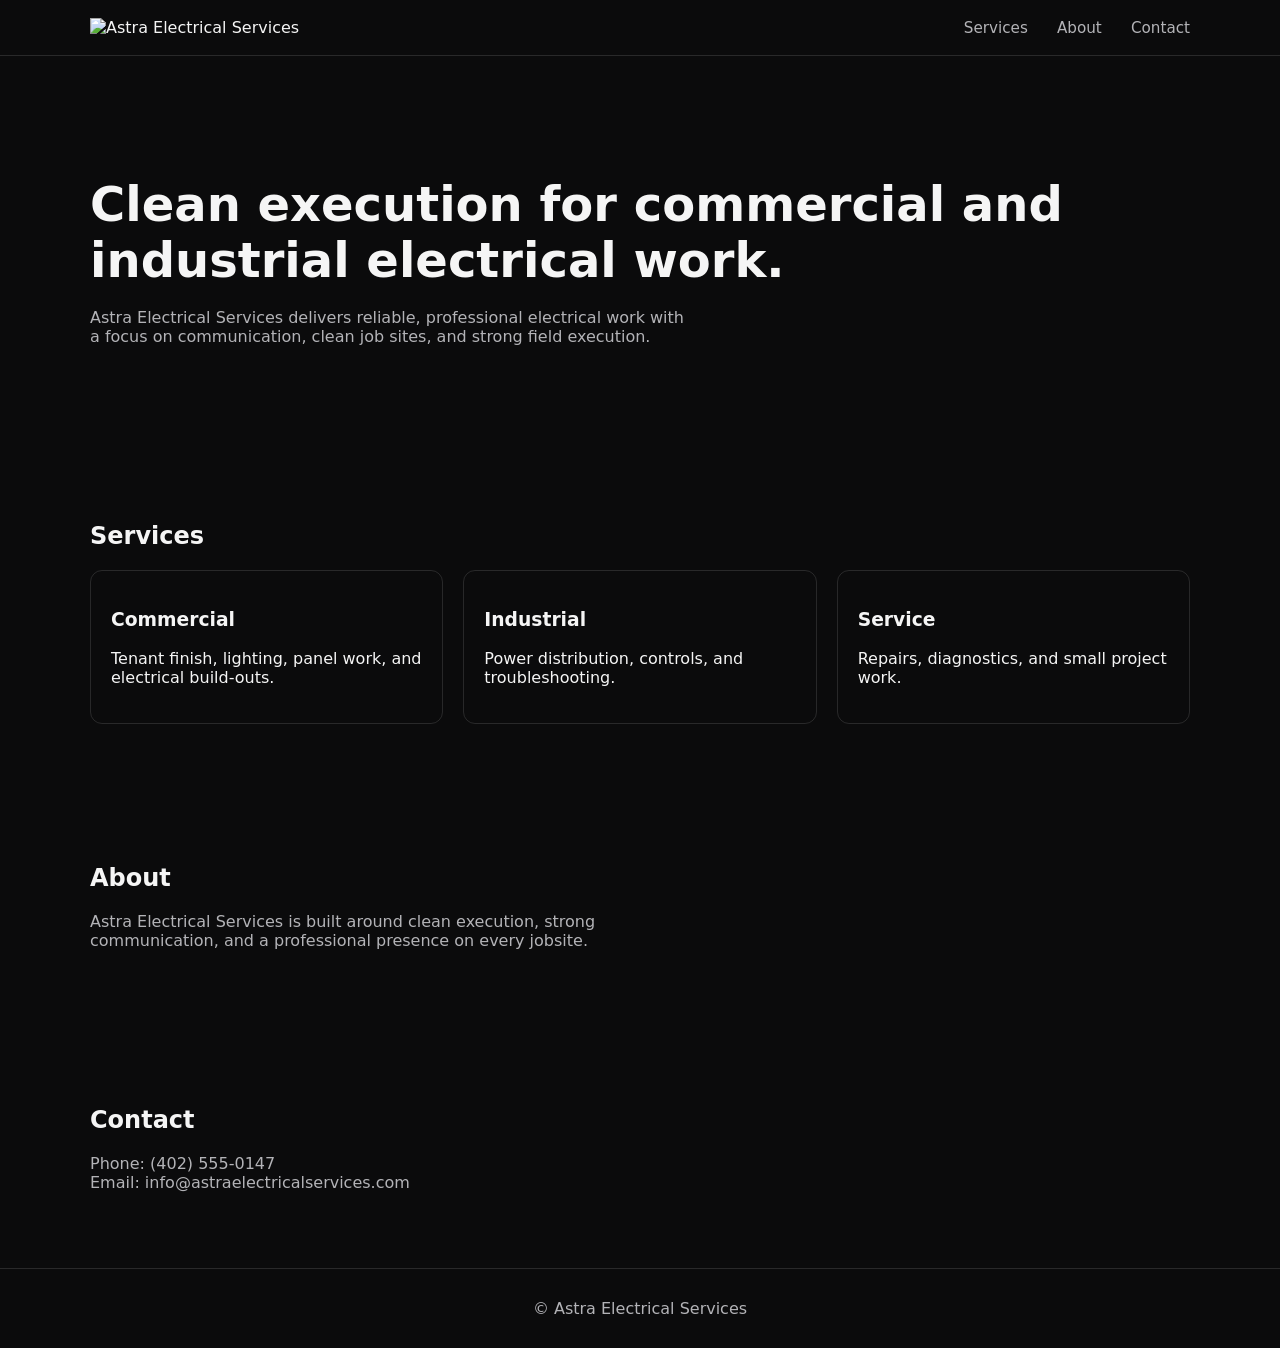
==== index.html @ 6184425b "Update index.html" ====
<!DOCTYPE html>
<html lang="en">
<head>
  <meta charset="UTF-8" />
  <meta name="viewport" content="width=device-width, initial-scale=1.0" />
  <title>Astra Electrical Services</title>
  <style>
    :root {
      --bg: #0b0b0c;
      --panel: #121214;
      --text: #f5f5f5;
      --muted: #b3b3b7;
      --line: rgba(255,255,255,.12);
    }
    * { box-sizing: border-box; }
    body {
      margin: 0;
      font-family: Inter, system-ui, sans-serif;
      background: #0b0b0c;
      color: var(--text);
    }
    .container { width: min(1100px, 92%); margin: auto; }

    /* HEADER */
    .header {
      position: sticky;
      top: 0;
      background: #0b0b0c;
      border-bottom: 1px solid var(--line);
      padding: 18px 0;
      z-index: 10;
    }
    .nav {
      display: flex;
      justify-content: space-between;
      align-items: center;
    }
    .logo img {
      height: 60px;
    }
    .nav a {
      margin-left: 24px;
      color: var(--muted);
      text-decoration: none;
      font-size: 0.95rem;
    }

    /* HERO */
    .hero {
      padding: 80px 0;
    }
    .hero h1 {
      font-size: 3rem;
      margin-bottom: 20px;
    }
    .hero p {
      color: var(--muted);
      max-width: 600px;
    }

    /* SECTIONS */
    section { padding: 60px 0; }
    h2 { margin-bottom: 20px; }

    .grid {
      display: grid;
      grid-template-columns: repeat(3, 1fr);
      gap: 20px;
    }
    .card {
      padding: 20px;
      border: 1px solid var(--line);
      border-radius: 12px;
    }

    .footer {
      border-top: 1px solid var(--line);
      padding: 30px 0;
      color: var(--muted);
      text-align: center;
    }

    @media (max-width: 800px) {
      .grid { grid-template-columns: 1fr; }
      .hero h1 { font-size: 2.2rem; }
    }
  </style>
</head>
<body>

  <div class="header">
    <div class="container nav">
      <div class="logo">
        <!-- IMPORTANT: Put your logo file in the same folder and name it logo-white.png -->
        <img src="logo-white.png" alt="Astra Electrical Services" />
      </div>
      <div>
        <a href="#services">Services</a>
        <a href="#about">About</a>
        <a href="#contact">Contact</a>
      </div>
    </div>
  </div>

  <div class="container">
    <section class="hero">
      <h1>Clean execution for commercial and industrial electrical work.</h1>
      <p>Astra Electrical Services delivers reliable, professional electrical work with a focus on communication, clean job sites, and strong field execution.</p>
    </section>

    <section id="services">
      <h2>Services</h2>
      <div class="grid">
        <div class="card">
          <h3>Commercial</h3>
          <p>Tenant finish, lighting, panel work, and electrical build-outs.</p>
        </div>
        <div class="card">
          <h3>Industrial</h3>
          <p>Power distribution, controls, and troubleshooting.</p>
        </div>
        <div class="card">
          <h3>Service</h3>
          <p>Repairs, diagnostics, and small project work.</p>
        </div>
      </div>
    </section>

    <section id="about">
      <h2>About</h2>
      <p style="color: var(--muted); max-width: 600px;">
        Astra Electrical Services is built around clean execution, strong communication, and a professional presence on every jobsite.
      </p>
    </section>

    <section id="contact">
      <h2>Contact</h2>
      <p style="color: var(--muted);">
        Phone: (402) 555-0147<br>
        Email: info@astraelectricalservices.com
      </p>
    </section>
  </div>

  <div class="footer">
    © Astra Electrical Services
  </div>

</body>
</html>
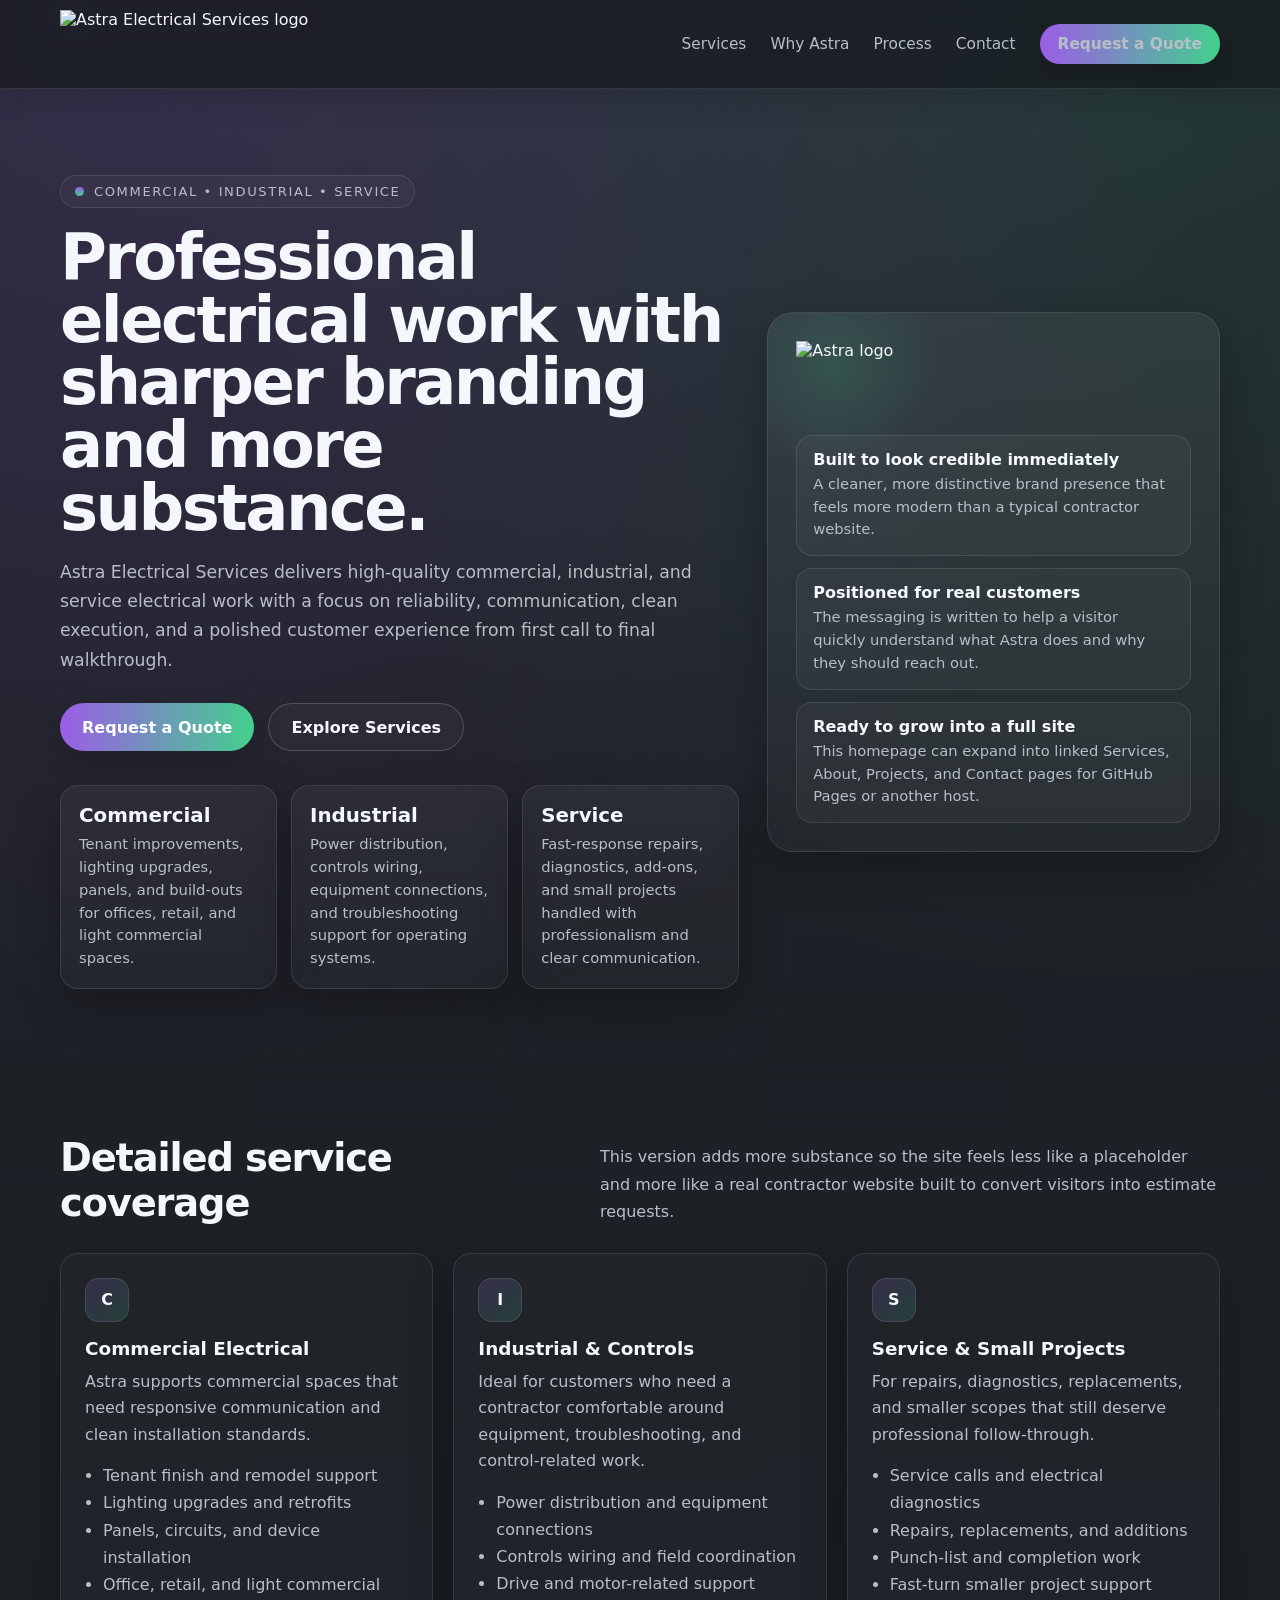
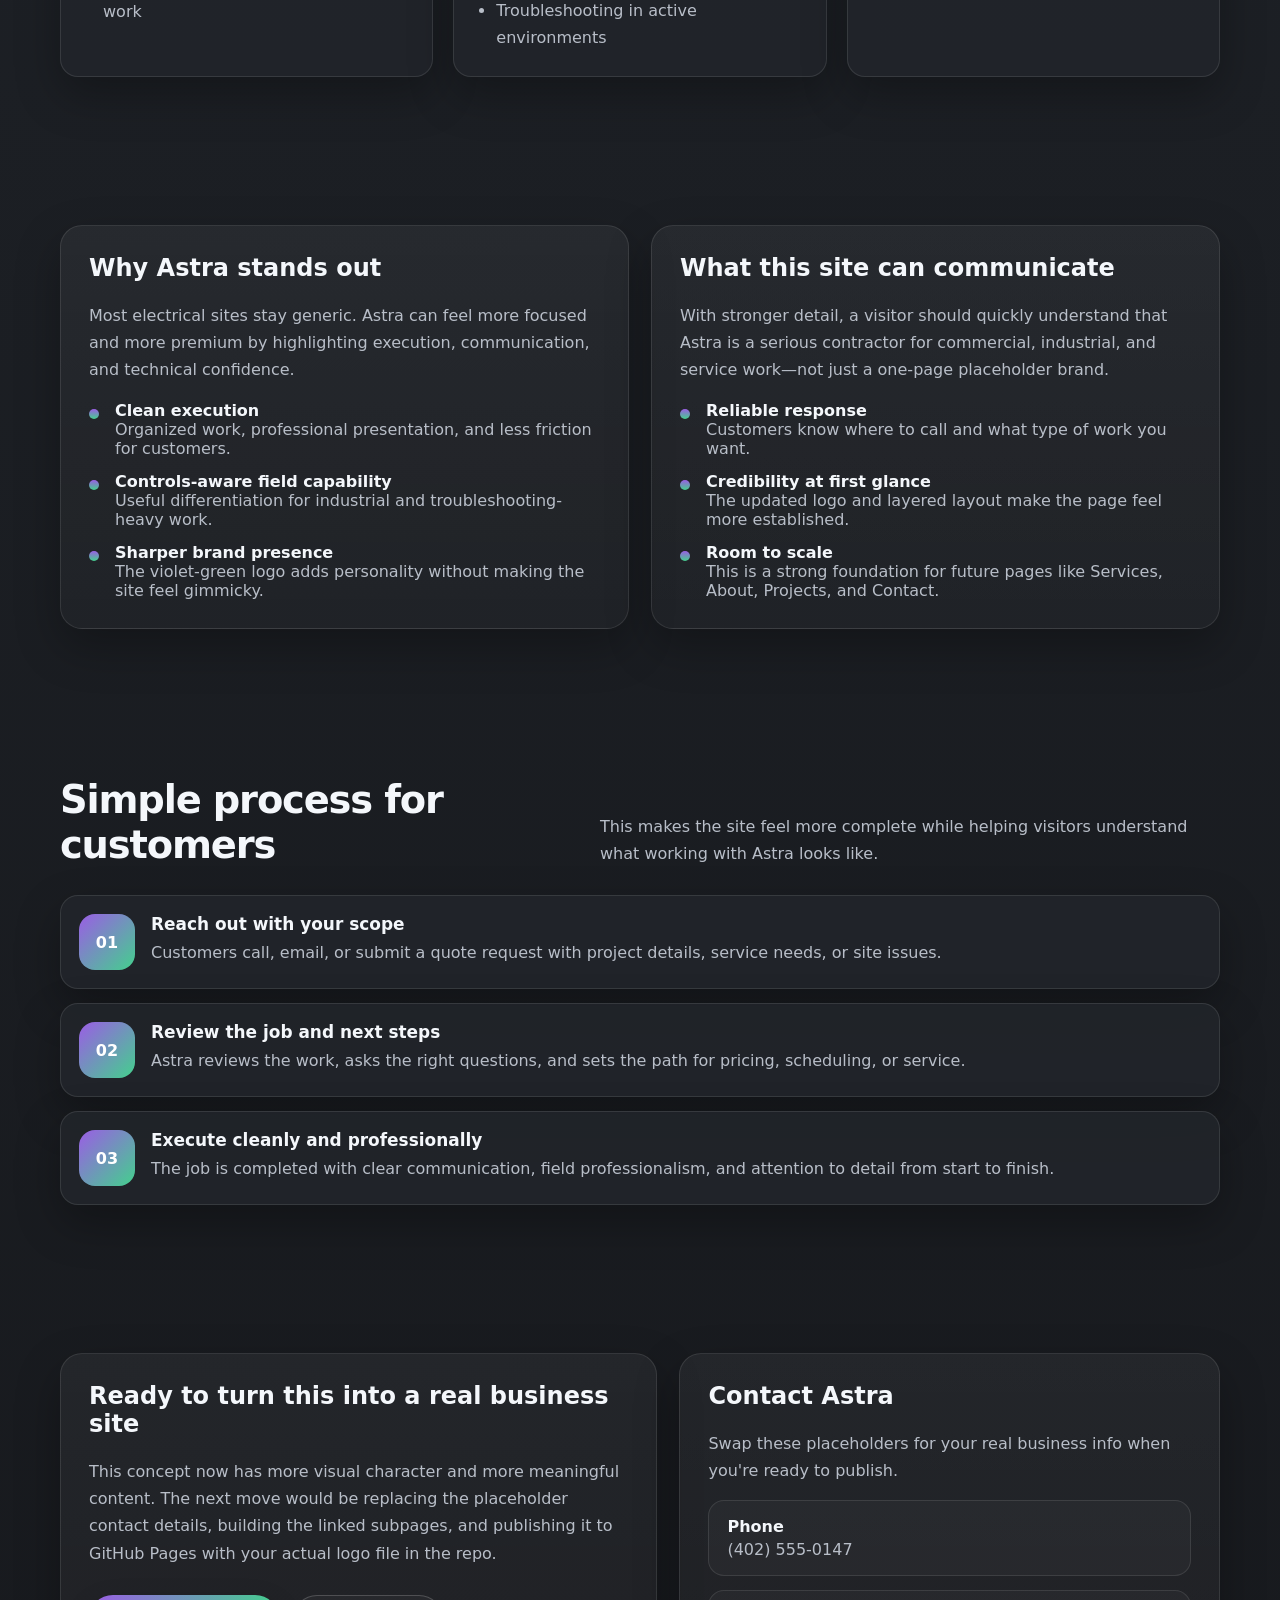
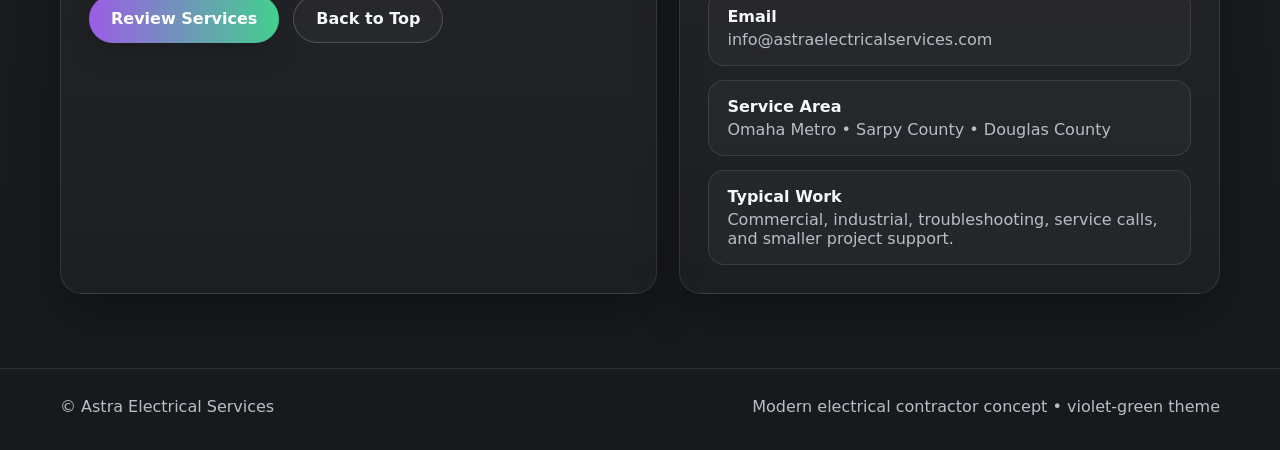
==== commit d52776fc: "Update index.html Change color scheme and logo design." ====
--- a/index.html
+++ b/index.html
@@ -6,145 +6,684 @@
   <title>Astra Electrical Services</title>
   <style>
     :root {
-      --bg: #0b0b0c;
-      --panel: #121214;
-      --text: #f5f5f5;
-      --muted: #b3b3b7;
-      --line: rgba(255,255,255,.12);
-    }
+      --bg: #17191d;
+      --bg-soft: #1f2329;
+      --panel: rgba(33, 37, 43, 0.88);
+      --panel-strong: #262b32;
+      --panel-hover: #2d333b;
+      --text: #f4f7fb;
+      --muted: #b8bec8;
+      --line: rgba(255,255,255,.10);
+      --line-strong: rgba(255,255,255,.18);
+      --violet: #9b5de5;
+      --violet-soft: rgba(155,93,229,.18);
+      --mint: #43d08d;
+      --mint-soft: rgba(67,208,141,.16);
+      --glow: rgba(92, 203, 156, 0.14);
+      --shadow: 0 18px 45px rgba(0,0,0,.28);
+    }
+
     * { box-sizing: border-box; }
+    html { scroll-behavior: smooth; }
+
     body {
       margin: 0;
-      font-family: Inter, system-ui, sans-serif;
-      background: #0b0b0c;
+      font-family: Inter, system-ui, -apple-system, BlinkMacSystemFont, "Segoe UI", sans-serif;
       color: var(--text);
-    }
-    .container { width: min(1100px, 92%); margin: auto; }
-
-    /* HEADER */
+      background:
+        radial-gradient(circle at 12% 0%, rgba(155,93,229,.18), transparent 28%),
+        radial-gradient(circle at 88% 0%, rgba(67,208,141,.12), transparent 26%),
+        linear-gradient(180deg, #20242a 0%, #17191d 100%);
+    }
+
+    a { color: inherit; text-decoration: none; }
+    img { display: block; max-width: 100%; }
+    .container { width: min(1160px, 92%); margin: 0 auto; }
+
     .header {
       position: sticky;
       top: 0;
-      background: #0b0b0c;
+      z-index: 40;
+      background: rgba(24,27,32,.78);
+      backdrop-filter: blur(14px);
       border-bottom: 1px solid var(--line);
-      padding: 18px 0;
-      z-index: 10;
-    }
+      box-shadow: 0 10px 24px rgba(0,0,0,.12);
+    }
+
     .nav {
+      min-height: 88px;
       display: flex;
       justify-content: space-between;
       align-items: center;
-    }
+      gap: 24px;
+    }
+
+    .logo {
+      display: flex;
+      align-items: center;
+      min-width: 0;
+    }
+
     .logo img {
-      height: 60px;
-    }
-    .nav a {
-      margin-left: 24px;
-      color: var(--muted);
-      text-decoration: none;
-      font-size: 0.95rem;
-    }
-
-    /* HERO */
+      height: 68px;
+      width: auto;
+      filter: drop-shadow(0 0 16px rgba(155,93,229,.10)) drop-shadow(0 0 16px rgba(67,208,141,.08));
+    }
+
+    .nav-links {
+      display: flex;
+      align-items: center;
+      gap: 24px;
+      flex-wrap: wrap;
+    }
+
+    .nav-links a {
+      color: var(--muted);
+      font-size: 0.96rem;
+      transition: color .2s ease;
+    }
+
+    .nav-links a:hover { color: var(--text); }
+
+    .nav-cta {
+      padding: 11px 18px;
+      border-radius: 999px;
+      background: linear-gradient(90deg, var(--violet), var(--mint));
+      color: white;
+      font-weight: 700;
+      box-shadow: 0 10px 26px rgba(0,0,0,.18);
+    }
+
     .hero {
-      padding: 80px 0;
-    }
+      padding: 86px 0 72px;
+    }
+
+    .hero-grid {
+      display: grid;
+      grid-template-columns: 1.2fr .8fr;
+      gap: 28px;
+      align-items: center;
+    }
+
+    .eyebrow {
+      display: inline-flex;
+      align-items: center;
+      gap: 10px;
+      padding: 8px 14px;
+      border: 1px solid var(--line);
+      border-radius: 999px;
+      background: rgba(255,255,255,.03);
+      color: var(--muted);
+      font-size: .82rem;
+      letter-spacing: .12em;
+      text-transform: uppercase;
+    }
+
+    .eyebrow::before {
+      content: "";
+      width: 9px;
+      height: 9px;
+      border-radius: 999px;
+      background: linear-gradient(180deg, var(--violet), var(--mint));
+      box-shadow: 0 0 14px var(--glow);
+    }
+
     .hero h1 {
-      font-size: 3rem;
+      margin: 18px 0 18px;
+      font-size: clamp(2.7rem, 5vw, 4.7rem);
+      line-height: .98;
+      letter-spacing: -0.04em;
+      max-width: 760px;
+    }
+
+    .hero p {
+      margin: 0;
+      max-width: 670px;
+      color: var(--muted);
+      font-size: 1.08rem;
+      line-height: 1.7;
+    }
+
+    .hero-actions {
+      display: flex;
+      gap: 14px;
+      flex-wrap: wrap;
+      margin-top: 28px;
+    }
+
+    .btn {
+      display: inline-flex;
+      align-items: center;
+      justify-content: center;
+      min-height: 48px;
+      padding: 0 22px;
+      border-radius: 999px;
+      font-weight: 700;
+      transition: transform .2s ease, box-shadow .2s ease, background .2s ease;
+    }
+
+    .btn-primary {
+      background: linear-gradient(90deg, var(--violet), var(--mint));
+      color: white;
+      box-shadow: 0 10px 28px rgba(0,0,0,.18);
+    }
+
+    .btn-secondary {
+      border: 1px solid var(--line-strong);
+      background: rgba(255,255,255,.03);
+      color: var(--text);
+    }
+
+    .btn:hover {
+      transform: translateY(-2px);
+      box-shadow: 0 12px 30px rgba(0,0,0,.22);
+    }
+
+    .hero-stats {
+      display: grid;
+      grid-template-columns: repeat(3, 1fr);
+      gap: 14px;
+      margin-top: 34px;
+    }
+
+    .stat {
+      padding: 18px;
+      border-radius: 18px;
+      border: 1px solid var(--line);
+      background: linear-gradient(180deg, rgba(255,255,255,.045), rgba(255,255,255,.02));
+      box-shadow: var(--shadow);
+    }
+
+    .stat strong {
+      display: block;
+      font-size: 1.24rem;
+      margin-bottom: 6px;
+    }
+
+    .stat span {
+      color: var(--muted);
+      font-size: .92rem;
+      line-height: 1.55;
+    }
+
+    .hero-panel {
+      padding: 28px;
+      border-radius: 26px;
+      border: 1px solid var(--line);
+      background: linear-gradient(180deg, rgba(255,255,255,.06), rgba(255,255,255,.025));
+      box-shadow: var(--shadow);
+      position: relative;
+      overflow: hidden;
+    }
+
+    .hero-panel::before {
+      content: "";
+      position: absolute;
+      inset: auto -10% -45% auto;
+      width: 220px;
+      height: 220px;
+      background: radial-gradient(circle, var(--violet-soft), transparent 70%);
+      pointer-events: none;
+    }
+
+    .hero-panel::after {
+      content: "";
+      position: absolute;
+      inset: -10% auto auto -10%;
+      width: 220px;
+      height: 220px;
+      background: radial-gradient(circle, var(--mint-soft), transparent 70%);
+      pointer-events: none;
+    }
+
+    .hero-panel img {
+      height: 74px;
+      width: auto;
       margin-bottom: 20px;
-    }
-    .hero p {
-      color: var(--muted);
-      max-width: 600px;
-    }
-
-    /* SECTIONS */
-    section { padding: 60px 0; }
-    h2 { margin-bottom: 20px; }
-
-    .grid {
+      position: relative;
+      z-index: 1;
+    }
+
+    .panel-list {
+      position: relative;
+      z-index: 1;
+      display: grid;
+      gap: 12px;
+    }
+
+    .panel-item {
+      padding: 14px 16px;
+      border-radius: 16px;
+      border: 1px solid var(--line);
+      background: rgba(255,255,255,.035);
+    }
+
+    .panel-item strong {
+      display: block;
+      margin-bottom: 4px;
+    }
+
+    .panel-item span {
+      color: var(--muted);
+      font-size: .92rem;
+      line-height: 1.55;
+    }
+
+    section { padding: 74px 0; }
+
+    .section-head {
+      display: flex;
+      justify-content: space-between;
+      gap: 24px;
+      align-items: end;
+      margin-bottom: 28px;
+    }
+
+    .section-head h2 {
+      margin: 0;
+      font-size: clamp(2rem, 3vw, 2.9rem);
+      letter-spacing: -0.03em;
+    }
+
+    .section-head p {
+      margin: 0;
+      max-width: 620px;
+      color: var(--muted);
+      line-height: 1.7;
+    }
+
+    .grid-3 {
       display: grid;
       grid-template-columns: repeat(3, 1fr);
       gap: 20px;
     }
+
     .card {
-      padding: 20px;
-      border: 1px solid var(--line);
-      border-radius: 12px;
+      padding: 24px;
+      border-radius: 18px;
+      background: var(--panel);
+      border: 1px solid var(--line);
+      transition: .25s ease;
+      box-shadow: var(--shadow);
+    }
+
+    .card:hover {
+      transform: translateY(-5px);
+      background: var(--panel-hover);
+      border-color: var(--line-strong);
+    }
+
+    .card .icon {
+      width: 44px;
+      height: 44px;
+      border-radius: 14px;
+      display: grid;
+      place-items: center;
+      margin-bottom: 16px;
+      font-weight: 800;
+      background: linear-gradient(135deg, var(--violet-soft), var(--mint-soft));
+      border: 1px solid var(--line);
+    }
+
+    .card h3 {
+      margin: 0 0 10px;
+      font-size: 1.15rem;
+    }
+
+    .card p {
+      margin: 0;
+      color: var(--muted);
+      line-height: 1.65;
+    }
+
+    .card ul {
+      margin: 14px 0 0;
+      padding-left: 18px;
+      color: var(--muted);
+      line-height: 1.7;
+    }
+
+    .split {
+      display: grid;
+      grid-template-columns: 1fr 1fr;
+      gap: 22px;
+    }
+
+    .feature-panel, .contact-box, .cta-panel {
+      padding: 28px;
+      border-radius: 22px;
+      border: 1px solid var(--line);
+      background: linear-gradient(180deg, rgba(255,255,255,.05), rgba(255,255,255,.025));
+      box-shadow: var(--shadow);
+    }
+
+    .feature-panel p, .contact-box p, .cta-panel p {
+      color: var(--muted);
+      line-height: 1.7;
+    }
+
+    .bullet-list {
+      display: grid;
+      gap: 14px;
+      margin-top: 18px;
+    }
+
+    .bullet {
+      display: grid;
+      grid-template-columns: 14px 1fr;
+      gap: 12px;
+      align-items: start;
+    }
+
+    .bullet .dot {
+      width: 10px;
+      height: 10px;
+      border-radius: 999px;
+      margin-top: 8px;
+      background: linear-gradient(180deg, var(--violet), var(--mint));
+    }
+
+    .steps {
+      display: grid;
+      gap: 14px;
+      margin-top: 4px;
+    }
+
+    .step {
+      display: grid;
+      grid-template-columns: 56px 1fr;
+      gap: 16px;
+      padding: 18px;
+      border-radius: 18px;
+      border: 1px solid var(--line);
+      background: var(--panel);
+      box-shadow: var(--shadow);
+    }
+
+    .step-num {
+      width: 56px;
+      height: 56px;
+      border-radius: 16px;
+      display: grid;
+      place-items: center;
+      font-weight: 800;
+      color: white;
+      background: linear-gradient(135deg, var(--violet), var(--mint));
+    }
+
+    .step h3 {
+      margin: 0 0 6px;
+      font-size: 1.06rem;
+    }
+
+    .step p {
+      margin: 0;
+      color: var(--muted);
+      line-height: 1.6;
+    }
+
+    .contact-grid {
+      display: grid;
+      grid-template-columns: 1.05fr .95fr;
+      gap: 22px;
+      align-items: stretch;
+    }
+
+    .contact-card {
+      padding: 16px 18px;
+      border-radius: 16px;
+      border: 1px solid var(--line);
+      background: rgba(255,255,255,.03);
+      margin-top: 14px;
+    }
+
+    .contact-card strong {
+      display: block;
+      margin-bottom: 4px;
+    }
+
+    .contact-card span {
+      color: var(--muted);
     }
 
     .footer {
       border-top: 1px solid var(--line);
-      padding: 30px 0;
-      color: var(--muted);
-      text-align: center;
-    }
-
-    @media (max-width: 800px) {
-      .grid { grid-template-columns: 1fr; }
-      .hero h1 { font-size: 2.2rem; }
+      padding: 28px 0 34px;
+      color: var(--muted);
+    }
+
+    .footer-wrap {
+      display: flex;
+      justify-content: space-between;
+      gap: 20px;
+      flex-wrap: wrap;
+    }
+
+    @media (max-width: 980px) {
+      .hero-grid,
+      .grid-3,
+      .split,
+      .contact-grid,
+      .hero-stats { grid-template-columns: 1fr; }
+
+      .nav {
+        min-height: auto;
+        padding: 16px 0;
+        flex-direction: column;
+        align-items: flex-start;
+      }
+
+      .nav-links {
+        gap: 16px;
+      }
+    }
+
+    @media (max-width: 640px) {
+      .logo img { height: 54px; }
+      .hero { padding: 70px 0 56px; }
+      .section-head { flex-direction: column; align-items: flex-start; }
+      .hero h1 { font-size: 2.45rem; }
     }
   </style>
 </head>
 <body>
-
-  <div class="header">
+  <header class="header">
     <div class="container nav">
-      <div class="logo">
-        <!-- IMPORTANT: Put your logo file in the same folder and name it logo-white.png -->
-        <img src="logo-white.png" alt="Astra Electrical Services" />
-      </div>
-      <div>
+      <a class="logo" href="#top">
+        <img src="Logo - Violet-Green Fade.png" alt="Astra Electrical Services logo" />
+      </a>
+      <nav class="nav-links">
         <a href="#services">Services</a>
-        <a href="#about">About</a>
+        <a href="#why">Why Astra</a>
+        <a href="#process">Process</a>
         <a href="#contact">Contact</a>
-      </div>
+        <a class="nav-cta" href="#contact">Request a Quote</a>
+      </nav>
     </div>
-  </div>
-
-  <div class="container">
-    <section class="hero">
-      <h1>Clean execution for commercial and industrial electrical work.</h1>
-      <p>Astra Electrical Services delivers reliable, professional electrical work with a focus on communication, clean job sites, and strong field execution.</p>
-    </section>
-
-    <section id="services">
-      <h2>Services</h2>
-      <div class="grid">
-        <div class="card">
-          <h3>Commercial</h3>
-          <p>Tenant finish, lighting, panel work, and electrical build-outs.</p>
+  </header>
+
+  <main id="top">
+    <div class="container">
+      <section class="hero">
+        <div class="hero-grid">
+          <div>
+            <div class="eyebrow">Commercial • Industrial • Service</div>
+            <h1>Professional electrical work with sharper branding and more substance.</h1>
+            <p>Astra Electrical Services delivers high-quality commercial, industrial, and service electrical work with a focus on reliability, communication, clean execution, and a polished customer experience from first call to final walkthrough.</p>
+            <div class="hero-actions">
+              <a href="#contact" class="btn btn-primary">Request a Quote</a>
+              <a href="#services" class="btn btn-secondary">Explore Services</a>
+            </div>
+            <div class="hero-stats">
+              <div class="stat">
+                <strong>Commercial</strong>
+                <span>Tenant improvements, lighting upgrades, panels, and build-outs for offices, retail, and light commercial spaces.</span>
+              </div>
+              <div class="stat">
+                <strong>Industrial</strong>
+                <span>Power distribution, controls wiring, equipment connections, and troubleshooting support for operating systems.</span>
+              </div>
+              <div class="stat">
+                <strong>Service</strong>
+                <span>Fast-response repairs, diagnostics, add-ons, and small projects handled with professionalism and clear communication.</span>
+              </div>
+            </div>
+          </div>
+          <aside class="hero-panel">
+            <img src="Logo - Violet-Green Fade.png" alt="Astra logo" />
+            <div class="panel-list">
+              <div class="panel-item">
+                <strong>Built to look credible immediately</strong>
+                <span>A cleaner, more distinctive brand presence that feels more modern than a typical contractor website.</span>
+              </div>
+              <div class="panel-item">
+                <strong>Positioned for real customers</strong>
+                <span>The messaging is written to help a visitor quickly understand what Astra does and why they should reach out.</span>
+              </div>
+              <div class="panel-item">
+                <strong>Ready to grow into a full site</strong>
+                <span>This homepage can expand into linked Services, About, Projects, and Contact pages for GitHub Pages or another host.</span>
+              </div>
+            </div>
+          </aside>
         </div>
-        <div class="card">
-          <h3>Industrial</h3>
-          <p>Power distribution, controls, and troubleshooting.</p>
+      </section>
+
+      <section id="services">
+        <div class="section-head">
+          <h2>Detailed service coverage</h2>
+          <p>This version adds more substance so the site feels less like a placeholder and more like a real contractor website built to convert visitors into estimate requests.</p>
         </div>
-        <div class="card">
-          <h3>Service</h3>
-          <p>Repairs, diagnostics, and small project work.</p>
+        <div class="grid-3">
+          <article class="card">
+            <div class="icon">C</div>
+            <h3>Commercial Electrical</h3>
+            <p>Astra supports commercial spaces that need responsive communication and clean installation standards.</p>
+            <ul>
+              <li>Tenant finish and remodel support</li>
+              <li>Lighting upgrades and retrofits</li>
+              <li>Panels, circuits, and device installation</li>
+              <li>Office, retail, and light commercial work</li>
+            </ul>
+          </article>
+          <article class="card">
+            <div class="icon">I</div>
+            <h3>Industrial & Controls</h3>
+            <p>Ideal for customers who need a contractor comfortable around equipment, troubleshooting, and control-related work.</p>
+            <ul>
+              <li>Power distribution and equipment connections</li>
+              <li>Controls wiring and field coordination</li>
+              <li>Drive and motor-related support</li>
+              <li>Troubleshooting in active environments</li>
+            </ul>
+          </article>
+          <article class="card">
+            <div class="icon">S</div>
+            <h3>Service & Small Projects</h3>
+            <p>For repairs, diagnostics, replacements, and smaller scopes that still deserve professional follow-through.</p>
+            <ul>
+              <li>Service calls and electrical diagnostics</li>
+              <li>Repairs, replacements, and additions</li>
+              <li>Punch-list and completion work</li>
+              <li>Fast-turn smaller project support</li>
+            </ul>
+          </article>
         </div>
-      </div>
-    </section>
-
-    <section id="about">
-      <h2>About</h2>
-      <p style="color: var(--muted); max-width: 600px;">
-        Astra Electrical Services is built around clean execution, strong communication, and a professional presence on every jobsite.
-      </p>
-    </section>
-
-    <section id="contact">
-      <h2>Contact</h2>
-      <p style="color: var(--muted);">
-        Phone: (402) 555-0147<br>
-        Email: info@astraelectricalservices.com
-      </p>
-    </section>
-  </div>
-
-  <div class="footer">
-    © Astra Electrical Services
-  </div>
-
+      </section>
+
+      <section id="why">
+        <div class="split">
+          <div class="feature-panel">
+            <h2 style="margin-top:0;">Why Astra stands out</h2>
+            <p>Most electrical sites stay generic. Astra can feel more focused and more premium by highlighting execution, communication, and technical confidence.</p>
+            <div class="bullet-list">
+              <div class="bullet"><div class="dot"></div><div><strong>Clean execution</strong><br><span style="color:var(--muted);">Organized work, professional presentation, and less friction for customers.</span></div></div>
+              <div class="bullet"><div class="dot"></div><div><strong>Controls-aware field capability</strong><br><span style="color:var(--muted);">Useful differentiation for industrial and troubleshooting-heavy work.</span></div></div>
+              <div class="bullet"><div class="dot"></div><div><strong>Sharper brand presence</strong><br><span style="color:var(--muted);">The violet-green logo adds personality without making the site feel gimmicky.</span></div></div>
+            </div>
+          </div>
+          <div class="feature-panel">
+            <h2 style="margin-top:0;">What this site can communicate</h2>
+            <p>With stronger detail, a visitor should quickly understand that Astra is a serious contractor for commercial, industrial, and service work—not just a one-page placeholder brand.</p>
+            <div class="bullet-list">
+              <div class="bullet"><div class="dot"></div><div><strong>Reliable response</strong><br><span style="color:var(--muted);">Customers know where to call and what type of work you want.</span></div></div>
+              <div class="bullet"><div class="dot"></div><div><strong>Credibility at first glance</strong><br><span style="color:var(--muted);">The updated logo and layered layout make the page feel more established.</span></div></div>
+              <div class="bullet"><div class="dot"></div><div><strong>Room to scale</strong><br><span style="color:var(--muted);">This is a strong foundation for future pages like Services, About, Projects, and Contact.</span></div></div>
+            </div>
+          </div>
+        </div>
+      </section>
+
+      <section id="process">
+        <div class="section-head">
+          <h2>Simple process for customers</h2>
+          <p>This makes the site feel more complete while helping visitors understand what working with Astra looks like.</p>
+        </div>
+        <div class="steps">
+          <div class="step">
+            <div class="step-num">01</div>
+            <div>
+              <h3>Reach out with your scope</h3>
+              <p>Customers call, email, or submit a quote request with project details, service needs, or site issues.</p>
+            </div>
+          </div>
+          <div class="step">
+            <div class="step-num">02</div>
+            <div>
+              <h3>Review the job and next steps</h3>
+              <p>Astra reviews the work, asks the right questions, and sets the path for pricing, scheduling, or service.</p>
+            </div>
+          </div>
+          <div class="step">
+            <div class="step-num">03</div>
+            <div>
+              <h3>Execute cleanly and professionally</h3>
+              <p>The job is completed with clear communication, field professionalism, and attention to detail from start to finish.</p>
+            </div>
+          </div>
+        </div>
+      </section>
+
+      <section id="contact">
+        <div class="contact-grid">
+          <div class="cta-panel">
+            <h2 style="margin-top:0;">Ready to turn this into a real business site</h2>
+            <p>This concept now has more visual character and more meaningful content. The next move would be replacing the placeholder contact details, building the linked subpages, and publishing it to GitHub Pages with your actual logo file in the repo.</p>
+            <div class="hero-actions">
+              <a href="#services" class="btn btn-primary">Review Services</a>
+              <a href="#top" class="btn btn-secondary">Back to Top</a>
+            </div>
+          </div>
+          <div class="contact-box">
+            <h2 style="margin-top:0;">Contact Astra</h2>
+            <p>Swap these placeholders for your real business info when you're ready to publish.</p>
+            <div class="contact-card">
+              <strong>Phone</strong>
+              <span>(402) 555-0147</span>
+            </div>
+            <div class="contact-card">
+              <strong>Email</strong>
+              <span>info@astraelectricalservices.com</span>
+            </div>
+            <div class="contact-card">
+              <strong>Service Area</strong>
+              <span>Omaha Metro • Sarpy County • Douglas County</span>
+            </div>
+            <div class="contact-card">
+              <strong>Typical Work</strong>
+              <span>Commercial, industrial, troubleshooting, service calls, and smaller project support.</span>
+            </div>
+          </div>
+        </div>
+      </section>
+    </div>
+  </main>
+
+  <footer class="footer">
+    <div class="container footer-wrap">
+      <div>© Astra Electrical Services</div>
+      <div>Modern electrical contractor concept • violet-green theme</div>
+    </div>
+  </footer>
 </body>
 </html>
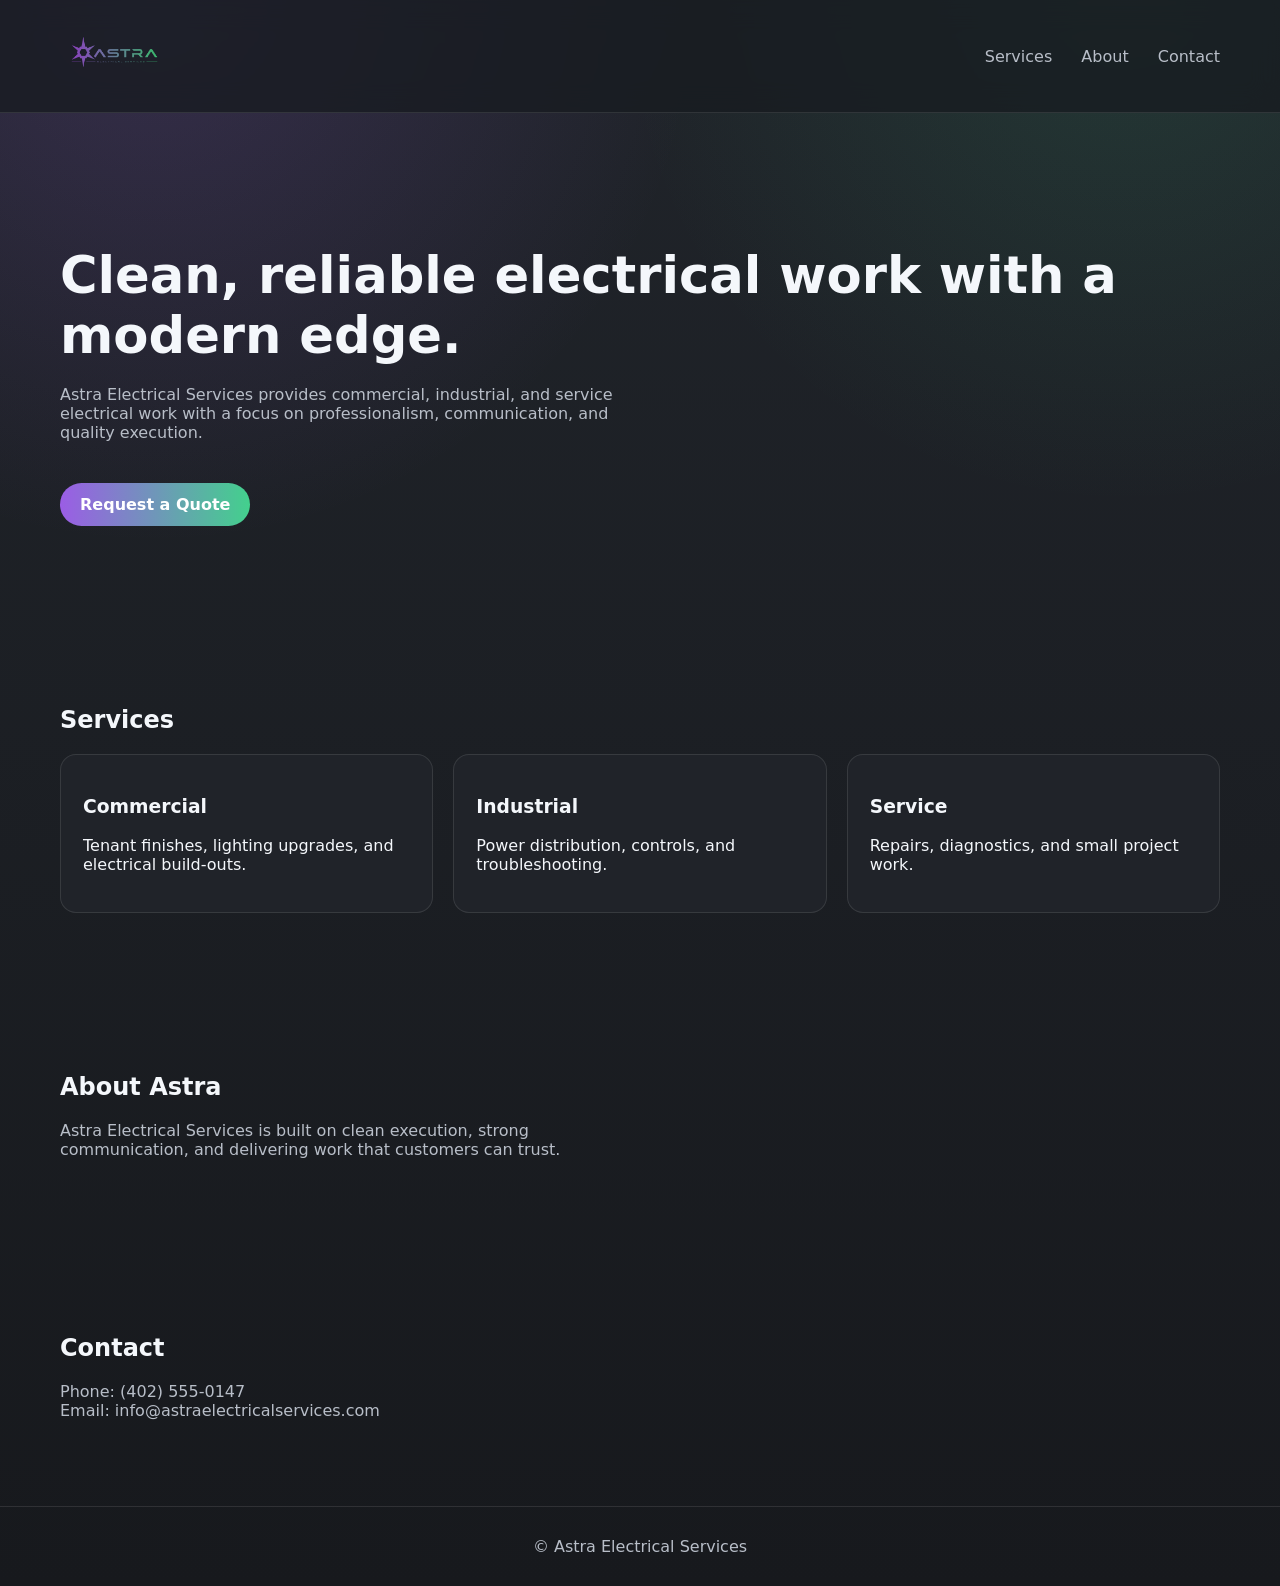
==== commit 0ac5cb0c: "Update index.html Updated logo design." ====
--- a/index.html
+++ b/index.html
@@ -7,19 +7,14 @@
   <style>
     :root {
       --bg: #17191d;
-      --bg-soft: #1f2329;
       --panel: rgba(33, 37, 43, 0.88);
-      --panel-strong: #262b32;
       --panel-hover: #2d333b;
       --text: #f4f7fb;
       --muted: #b8bec8;
       --line: rgba(255,255,255,.10);
       --line-strong: rgba(255,255,255,.18);
       --violet: #9b5de5;
-      --violet-soft: rgba(155,93,229,.18);
       --mint: #43d08d;
-      --mint-soft: rgba(67,208,141,.16);
-      --glow: rgba(92, 203, 156, 0.14);
       --shadow: 0 18px 45px rgba(0,0,0,.28);
     }
 
@@ -28,7 +23,7 @@
 
     body {
       margin: 0;
-      font-family: Inter, system-ui, -apple-system, BlinkMacSystemFont, "Segoe UI", sans-serif;
+      font-family: Inter, system-ui, sans-serif;
       color: var(--text);
       background:
         radial-gradient(circle at 12% 0%, rgba(155,93,229,.18), transparent 28%),
@@ -36,8 +31,6 @@
         linear-gradient(180deg, #20242a 0%, #17191d 100%);
     }
 
-    a { color: inherit; text-decoration: none; }
-    img { display: block; max-width: 100%; }
     .container { width: min(1160px, 92%); margin: 0 auto; }
 
     .header {
@@ -47,643 +40,144 @@
       background: rgba(24,27,32,.78);
       backdrop-filter: blur(14px);
       border-bottom: 1px solid var(--line);
-      box-shadow: 0 10px 24px rgba(0,0,0,.12);
     }
 
     .nav {
-      min-height: 88px;
       display: flex;
       justify-content: space-between;
       align-items: center;
-      gap: 24px;
-    }
-
-    .logo {
-      display: flex;
-      align-items: center;
-      min-width: 0;
+      padding: 18px 0;
     }
 
     .logo img {
-      height: 68px;
-      width: auto;
-      filter: drop-shadow(0 0 16px rgba(155,93,229,.10)) drop-shadow(0 0 16px rgba(67,208,141,.08));
-    }
-
-    .nav-links {
-      display: flex;
-      align-items: center;
-      gap: 24px;
-      flex-wrap: wrap;
+      height: 72px;
     }
 
     .nav-links a {
+      margin-left: 24px;
       color: var(--muted);
-      font-size: 0.96rem;
-      transition: color .2s ease;
+      text-decoration: none;
     }
 
-    .nav-links a:hover { color: var(--text); }
+    .nav-links a:hover { color: white; }
 
-    .nav-cta {
-      padding: 11px 18px;
+    .hero {
+      padding: 90px 0;
+    }
+
+    .hero h1 {
+      font-size: 3.2rem;
+      margin-bottom: 20px;
+    }
+
+    .hero p {
+      color: var(--muted);
+      max-width: 600px;
+    }
+
+    .btn {
+      display: inline-block;
+      margin-top: 25px;
+      padding: 12px 20px;
       border-radius: 999px;
       background: linear-gradient(90deg, var(--violet), var(--mint));
       color: white;
-      font-weight: 700;
-      box-shadow: 0 10px 26px rgba(0,0,0,.18);
+      text-decoration: none;
+      font-weight: bold;
     }
 
-    .hero {
-      padding: 86px 0 72px;
-    }
+    section { padding: 70px 0; }
 
-    .hero-grid {
-      display: grid;
-      grid-template-columns: 1.2fr .8fr;
-      gap: 28px;
-      align-items: center;
-    }
-
-    .eyebrow {
-      display: inline-flex;
-      align-items: center;
-      gap: 10px;
-      padding: 8px 14px;
-      border: 1px solid var(--line);
-      border-radius: 999px;
-      background: rgba(255,255,255,.03);
-      color: var(--muted);
-      font-size: .82rem;
-      letter-spacing: .12em;
-      text-transform: uppercase;
-    }
-
-    .eyebrow::before {
-      content: "";
-      width: 9px;
-      height: 9px;
-      border-radius: 999px;
-      background: linear-gradient(180deg, var(--violet), var(--mint));
-      box-shadow: 0 0 14px var(--glow);
-    }
-
-    .hero h1 {
-      margin: 18px 0 18px;
-      font-size: clamp(2.7rem, 5vw, 4.7rem);
-      line-height: .98;
-      letter-spacing: -0.04em;
-      max-width: 760px;
-    }
-
-    .hero p {
-      margin: 0;
-      max-width: 670px;
-      color: var(--muted);
-      font-size: 1.08rem;
-      line-height: 1.7;
-    }
-
-    .hero-actions {
-      display: flex;
-      gap: 14px;
-      flex-wrap: wrap;
-      margin-top: 28px;
-    }
-
-    .btn {
-      display: inline-flex;
-      align-items: center;
-      justify-content: center;
-      min-height: 48px;
-      padding: 0 22px;
-      border-radius: 999px;
-      font-weight: 700;
-      transition: transform .2s ease, box-shadow .2s ease, background .2s ease;
-    }
-
-    .btn-primary {
-      background: linear-gradient(90deg, var(--violet), var(--mint));
-      color: white;
-      box-shadow: 0 10px 28px rgba(0,0,0,.18);
-    }
-
-    .btn-secondary {
-      border: 1px solid var(--line-strong);
-      background: rgba(255,255,255,.03);
-      color: var(--text);
-    }
-
-    .btn:hover {
-      transform: translateY(-2px);
-      box-shadow: 0 12px 30px rgba(0,0,0,.22);
-    }
-
-    .hero-stats {
-      display: grid;
-      grid-template-columns: repeat(3, 1fr);
-      gap: 14px;
-      margin-top: 34px;
-    }
-
-    .stat {
-      padding: 18px;
-      border-radius: 18px;
-      border: 1px solid var(--line);
-      background: linear-gradient(180deg, rgba(255,255,255,.045), rgba(255,255,255,.02));
-      box-shadow: var(--shadow);
-    }
-
-    .stat strong {
-      display: block;
-      font-size: 1.24rem;
-      margin-bottom: 6px;
-    }
-
-    .stat span {
-      color: var(--muted);
-      font-size: .92rem;
-      line-height: 1.55;
-    }
-
-    .hero-panel {
-      padding: 28px;
-      border-radius: 26px;
-      border: 1px solid var(--line);
-      background: linear-gradient(180deg, rgba(255,255,255,.06), rgba(255,255,255,.025));
-      box-shadow: var(--shadow);
-      position: relative;
-      overflow: hidden;
-    }
-
-    .hero-panel::before {
-      content: "";
-      position: absolute;
-      inset: auto -10% -45% auto;
-      width: 220px;
-      height: 220px;
-      background: radial-gradient(circle, var(--violet-soft), transparent 70%);
-      pointer-events: none;
-    }
-
-    .hero-panel::after {
-      content: "";
-      position: absolute;
-      inset: -10% auto auto -10%;
-      width: 220px;
-      height: 220px;
-      background: radial-gradient(circle, var(--mint-soft), transparent 70%);
-      pointer-events: none;
-    }
-
-    .hero-panel img {
-      height: 74px;
-      width: auto;
-      margin-bottom: 20px;
-      position: relative;
-      z-index: 1;
-    }
-
-    .panel-list {
-      position: relative;
-      z-index: 1;
-      display: grid;
-      gap: 12px;
-    }
-
-    .panel-item {
-      padding: 14px 16px;
-      border-radius: 16px;
-      border: 1px solid var(--line);
-      background: rgba(255,255,255,.035);
-    }
-
-    .panel-item strong {
-      display: block;
-      margin-bottom: 4px;
-    }
-
-    .panel-item span {
-      color: var(--muted);
-      font-size: .92rem;
-      line-height: 1.55;
-    }
-
-    section { padding: 74px 0; }
-
-    .section-head {
-      display: flex;
-      justify-content: space-between;
-      gap: 24px;
-      align-items: end;
-      margin-bottom: 28px;
-    }
-
-    .section-head h2 {
-      margin: 0;
-      font-size: clamp(2rem, 3vw, 2.9rem);
-      letter-spacing: -0.03em;
-    }
-
-    .section-head p {
-      margin: 0;
-      max-width: 620px;
-      color: var(--muted);
-      line-height: 1.7;
-    }
-
-    .grid-3 {
+    .grid {
       display: grid;
       grid-template-columns: repeat(3, 1fr);
       gap: 20px;
     }
 
     .card {
-      padding: 24px;
-      border-radius: 18px;
+      padding: 22px;
+      border-radius: 16px;
       background: var(--panel);
       border: 1px solid var(--line);
-      transition: .25s ease;
-      box-shadow: var(--shadow);
     }
 
     .card:hover {
-      transform: translateY(-5px);
       background: var(--panel-hover);
-      border-color: var(--line-strong);
-    }
-
-    .card .icon {
-      width: 44px;
-      height: 44px;
-      border-radius: 14px;
-      display: grid;
-      place-items: center;
-      margin-bottom: 16px;
-      font-weight: 800;
-      background: linear-gradient(135deg, var(--violet-soft), var(--mint-soft));
-      border: 1px solid var(--line);
-    }
-
-    .card h3 {
-      margin: 0 0 10px;
-      font-size: 1.15rem;
-    }
-
-    .card p {
-      margin: 0;
-      color: var(--muted);
-      line-height: 1.65;
-    }
-
-    .card ul {
-      margin: 14px 0 0;
-      padding-left: 18px;
-      color: var(--muted);
-      line-height: 1.7;
-    }
-
-    .split {
-      display: grid;
-      grid-template-columns: 1fr 1fr;
-      gap: 22px;
-    }
-
-    .feature-panel, .contact-box, .cta-panel {
-      padding: 28px;
-      border-radius: 22px;
-      border: 1px solid var(--line);
-      background: linear-gradient(180deg, rgba(255,255,255,.05), rgba(255,255,255,.025));
-      box-shadow: var(--shadow);
-    }
-
-    .feature-panel p, .contact-box p, .cta-panel p {
-      color: var(--muted);
-      line-height: 1.7;
-    }
-
-    .bullet-list {
-      display: grid;
-      gap: 14px;
-      margin-top: 18px;
-    }
-
-    .bullet {
-      display: grid;
-      grid-template-columns: 14px 1fr;
-      gap: 12px;
-      align-items: start;
-    }
-
-    .bullet .dot {
-      width: 10px;
-      height: 10px;
-      border-radius: 999px;
-      margin-top: 8px;
-      background: linear-gradient(180deg, var(--violet), var(--mint));
-    }
-
-    .steps {
-      display: grid;
-      gap: 14px;
-      margin-top: 4px;
-    }
-
-    .step {
-      display: grid;
-      grid-template-columns: 56px 1fr;
-      gap: 16px;
-      padding: 18px;
-      border-radius: 18px;
-      border: 1px solid var(--line);
-      background: var(--panel);
-      box-shadow: var(--shadow);
-    }
-
-    .step-num {
-      width: 56px;
-      height: 56px;
-      border-radius: 16px;
-      display: grid;
-      place-items: center;
-      font-weight: 800;
-      color: white;
-      background: linear-gradient(135deg, var(--violet), var(--mint));
-    }
-
-    .step h3 {
-      margin: 0 0 6px;
-      font-size: 1.06rem;
-    }
-
-    .step p {
-      margin: 0;
-      color: var(--muted);
-      line-height: 1.6;
-    }
-
-    .contact-grid {
-      display: grid;
-      grid-template-columns: 1.05fr .95fr;
-      gap: 22px;
-      align-items: stretch;
-    }
-
-    .contact-card {
-      padding: 16px 18px;
-      border-radius: 16px;
-      border: 1px solid var(--line);
-      background: rgba(255,255,255,.03);
-      margin-top: 14px;
-    }
-
-    .contact-card strong {
-      display: block;
-      margin-bottom: 4px;
-    }
-
-    .contact-card span {
-      color: var(--muted);
     }
 
     .footer {
       border-top: 1px solid var(--line);
-      padding: 28px 0 34px;
+      padding: 30px;
+      text-align: center;
       color: var(--muted);
     }
 
-    .footer-wrap {
-      display: flex;
-      justify-content: space-between;
-      gap: 20px;
-      flex-wrap: wrap;
-    }
-
-    @media (max-width: 980px) {
-      .hero-grid,
-      .grid-3,
-      .split,
-      .contact-grid,
-      .hero-stats { grid-template-columns: 1fr; }
-
-      .nav {
-        min-height: auto;
-        padding: 16px 0;
-        flex-direction: column;
-        align-items: flex-start;
-      }
-
-      .nav-links {
-        gap: 16px;
-      }
-    }
-
-    @media (max-width: 640px) {
-      .logo img { height: 54px; }
-      .hero { padding: 70px 0 56px; }
-      .section-head { flex-direction: column; align-items: flex-start; }
-      .hero h1 { font-size: 2.45rem; }
+    @media (max-width: 800px) {
+      .grid { grid-template-columns: 1fr; }
     }
   </style>
 </head>
 <body>
+
   <header class="header">
     <div class="container nav">
-      <a class="logo" href="#top">
-        <img src="Logo - Violet-Green Fade.png" alt="Astra Electrical Services logo" />
-      </a>
-      <nav class="nav-links">
+      <div class="logo">
+        <img src="https://apstraight.github.io/astraomaha/Logo-Colorful.png" alt="Astra Electrical Services logo" />
+      </div>
+      <div class="nav-links">
         <a href="#services">Services</a>
-        <a href="#why">Why Astra</a>
-        <a href="#process">Process</a>
+        <a href="#about">About</a>
         <a href="#contact">Contact</a>
-        <a class="nav-cta" href="#contact">Request a Quote</a>
-      </nav>
+      </div>
     </div>
   </header>
 
-  <main id="top">
-    <div class="container">
-      <section class="hero">
-        <div class="hero-grid">
-          <div>
-            <div class="eyebrow">Commercial • Industrial • Service</div>
-            <h1>Professional electrical work with sharper branding and more substance.</h1>
-            <p>Astra Electrical Services delivers high-quality commercial, industrial, and service electrical work with a focus on reliability, communication, clean execution, and a polished customer experience from first call to final walkthrough.</p>
-            <div class="hero-actions">
-              <a href="#contact" class="btn btn-primary">Request a Quote</a>
-              <a href="#services" class="btn btn-secondary">Explore Services</a>
-            </div>
-            <div class="hero-stats">
-              <div class="stat">
-                <strong>Commercial</strong>
-                <span>Tenant improvements, lighting upgrades, panels, and build-outs for offices, retail, and light commercial spaces.</span>
-              </div>
-              <div class="stat">
-                <strong>Industrial</strong>
-                <span>Power distribution, controls wiring, equipment connections, and troubleshooting support for operating systems.</span>
-              </div>
-              <div class="stat">
-                <strong>Service</strong>
-                <span>Fast-response repairs, diagnostics, add-ons, and small projects handled with professionalism and clear communication.</span>
-              </div>
-            </div>
-          </div>
-          <aside class="hero-panel">
-            <img src="Logo - Violet-Green Fade.png" alt="Astra logo" />
-            <div class="panel-list">
-              <div class="panel-item">
-                <strong>Built to look credible immediately</strong>
-                <span>A cleaner, more distinctive brand presence that feels more modern than a typical contractor website.</span>
-              </div>
-              <div class="panel-item">
-                <strong>Positioned for real customers</strong>
-                <span>The messaging is written to help a visitor quickly understand what Astra does and why they should reach out.</span>
-              </div>
-              <div class="panel-item">
-                <strong>Ready to grow into a full site</strong>
-                <span>This homepage can expand into linked Services, About, Projects, and Contact pages for GitHub Pages or another host.</span>
-              </div>
-            </div>
-          </aside>
+  <div class="container">
+
+    <section class="hero">
+      <h1>Clean, reliable electrical work with a modern edge.</h1>
+      <p>Astra Electrical Services provides commercial, industrial, and service electrical work with a focus on professionalism, communication, and quality execution.</p>
+      <a href="#contact" class="btn">Request a Quote</a>
+    </section>
+
+    <section id="services">
+      <h2>Services</h2>
+      <div class="grid">
+        <div class="card">
+          <h3>Commercial</h3>
+          <p>Tenant finishes, lighting upgrades, and electrical build-outs.</p>
         </div>
-      </section>
+        <div class="card">
+          <h3>Industrial</h3>
+          <p>Power distribution, controls, and troubleshooting.</p>
+        </div>
+        <div class="card">
+          <h3>Service</h3>
+          <p>Repairs, diagnostics, and small project work.</p>
+        </div>
+      </div>
+    </section>
 
-      <section id="services">
-        <div class="section-head">
-          <h2>Detailed service coverage</h2>
-          <p>This version adds more substance so the site feels less like a placeholder and more like a real contractor website built to convert visitors into estimate requests.</p>
-        </div>
-        <div class="grid-3">
-          <article class="card">
-            <div class="icon">C</div>
-            <h3>Commercial Electrical</h3>
-            <p>Astra supports commercial spaces that need responsive communication and clean installation standards.</p>
-            <ul>
-              <li>Tenant finish and remodel support</li>
-              <li>Lighting upgrades and retrofits</li>
-              <li>Panels, circuits, and device installation</li>
-              <li>Office, retail, and light commercial work</li>
-            </ul>
-          </article>
-          <article class="card">
-            <div class="icon">I</div>
-            <h3>Industrial & Controls</h3>
-            <p>Ideal for customers who need a contractor comfortable around equipment, troubleshooting, and control-related work.</p>
-            <ul>
-              <li>Power distribution and equipment connections</li>
-              <li>Controls wiring and field coordination</li>
-              <li>Drive and motor-related support</li>
-              <li>Troubleshooting in active environments</li>
-            </ul>
-          </article>
-          <article class="card">
-            <div class="icon">S</div>
-            <h3>Service & Small Projects</h3>
-            <p>For repairs, diagnostics, replacements, and smaller scopes that still deserve professional follow-through.</p>
-            <ul>
-              <li>Service calls and electrical diagnostics</li>
-              <li>Repairs, replacements, and additions</li>
-              <li>Punch-list and completion work</li>
-              <li>Fast-turn smaller project support</li>
-            </ul>
-          </article>
-        </div>
-      </section>
+    <section id="about">
+      <h2>About Astra</h2>
+      <p style="color: var(--muted); max-width:600px;">
+        Astra Electrical Services is built on clean execution, strong communication, and delivering work that customers can trust.
+      </p>
+    </section>
 
-      <section id="why">
-        <div class="split">
-          <div class="feature-panel">
-            <h2 style="margin-top:0;">Why Astra stands out</h2>
-            <p>Most electrical sites stay generic. Astra can feel more focused and more premium by highlighting execution, communication, and technical confidence.</p>
-            <div class="bullet-list">
-              <div class="bullet"><div class="dot"></div><div><strong>Clean execution</strong><br><span style="color:var(--muted);">Organized work, professional presentation, and less friction for customers.</span></div></div>
-              <div class="bullet"><div class="dot"></div><div><strong>Controls-aware field capability</strong><br><span style="color:var(--muted);">Useful differentiation for industrial and troubleshooting-heavy work.</span></div></div>
-              <div class="bullet"><div class="dot"></div><div><strong>Sharper brand presence</strong><br><span style="color:var(--muted);">The violet-green logo adds personality without making the site feel gimmicky.</span></div></div>
-            </div>
-          </div>
-          <div class="feature-panel">
-            <h2 style="margin-top:0;">What this site can communicate</h2>
-            <p>With stronger detail, a visitor should quickly understand that Astra is a serious contractor for commercial, industrial, and service work—not just a one-page placeholder brand.</p>
-            <div class="bullet-list">
-              <div class="bullet"><div class="dot"></div><div><strong>Reliable response</strong><br><span style="color:var(--muted);">Customers know where to call and what type of work you want.</span></div></div>
-              <div class="bullet"><div class="dot"></div><div><strong>Credibility at first glance</strong><br><span style="color:var(--muted);">The updated logo and layered layout make the page feel more established.</span></div></div>
-              <div class="bullet"><div class="dot"></div><div><strong>Room to scale</strong><br><span style="color:var(--muted);">This is a strong foundation for future pages like Services, About, Projects, and Contact.</span></div></div>
-            </div>
-          </div>
-        </div>
-      </section>
+    <section id="contact">
+      <h2>Contact</h2>
+      <p style="color: var(--muted);">
+        Phone: (402) 555-0147<br>
+        Email: info@astraelectricalservices.com
+      </p>
+    </section>
 
-      <section id="process">
-        <div class="section-head">
-          <h2>Simple process for customers</h2>
-          <p>This makes the site feel more complete while helping visitors understand what working with Astra looks like.</p>
-        </div>
-        <div class="steps">
-          <div class="step">
-            <div class="step-num">01</div>
-            <div>
-              <h3>Reach out with your scope</h3>
-              <p>Customers call, email, or submit a quote request with project details, service needs, or site issues.</p>
-            </div>
-          </div>
-          <div class="step">
-            <div class="step-num">02</div>
-            <div>
-              <h3>Review the job and next steps</h3>
-              <p>Astra reviews the work, asks the right questions, and sets the path for pricing, scheduling, or service.</p>
-            </div>
-          </div>
-          <div class="step">
-            <div class="step-num">03</div>
-            <div>
-              <h3>Execute cleanly and professionally</h3>
-              <p>The job is completed with clear communication, field professionalism, and attention to detail from start to finish.</p>
-            </div>
-          </div>
-        </div>
-      </section>
+  </div>
 
-      <section id="contact">
-        <div class="contact-grid">
-          <div class="cta-panel">
-            <h2 style="margin-top:0;">Ready to turn this into a real business site</h2>
-            <p>This concept now has more visual character and more meaningful content. The next move would be replacing the placeholder contact details, building the linked subpages, and publishing it to GitHub Pages with your actual logo file in the repo.</p>
-            <div class="hero-actions">
-              <a href="#services" class="btn btn-primary">Review Services</a>
-              <a href="#top" class="btn btn-secondary">Back to Top</a>
-            </div>
-          </div>
-          <div class="contact-box">
-            <h2 style="margin-top:0;">Contact Astra</h2>
-            <p>Swap these placeholders for your real business info when you're ready to publish.</p>
-            <div class="contact-card">
-              <strong>Phone</strong>
-              <span>(402) 555-0147</span>
-            </div>
-            <div class="contact-card">
-              <strong>Email</strong>
-              <span>info@astraelectricalservices.com</span>
-            </div>
-            <div class="contact-card">
-              <strong>Service Area</strong>
-              <span>Omaha Metro • Sarpy County • Douglas County</span>
-            </div>
-            <div class="contact-card">
-              <strong>Typical Work</strong>
-              <span>Commercial, industrial, troubleshooting, service calls, and smaller project support.</span>
-            </div>
-          </div>
-        </div>
-      </section>
-    </div>
-  </main>
+  <div class="footer">
+    © Astra Electrical Services
+  </div>
 
-  <footer class="footer">
-    <div class="container footer-wrap">
-      <div>© Astra Electrical Services</div>
-      <div>Modern electrical contractor concept • violet-green theme</div>
-    </div>
-  </footer>
 </body>
 </html>
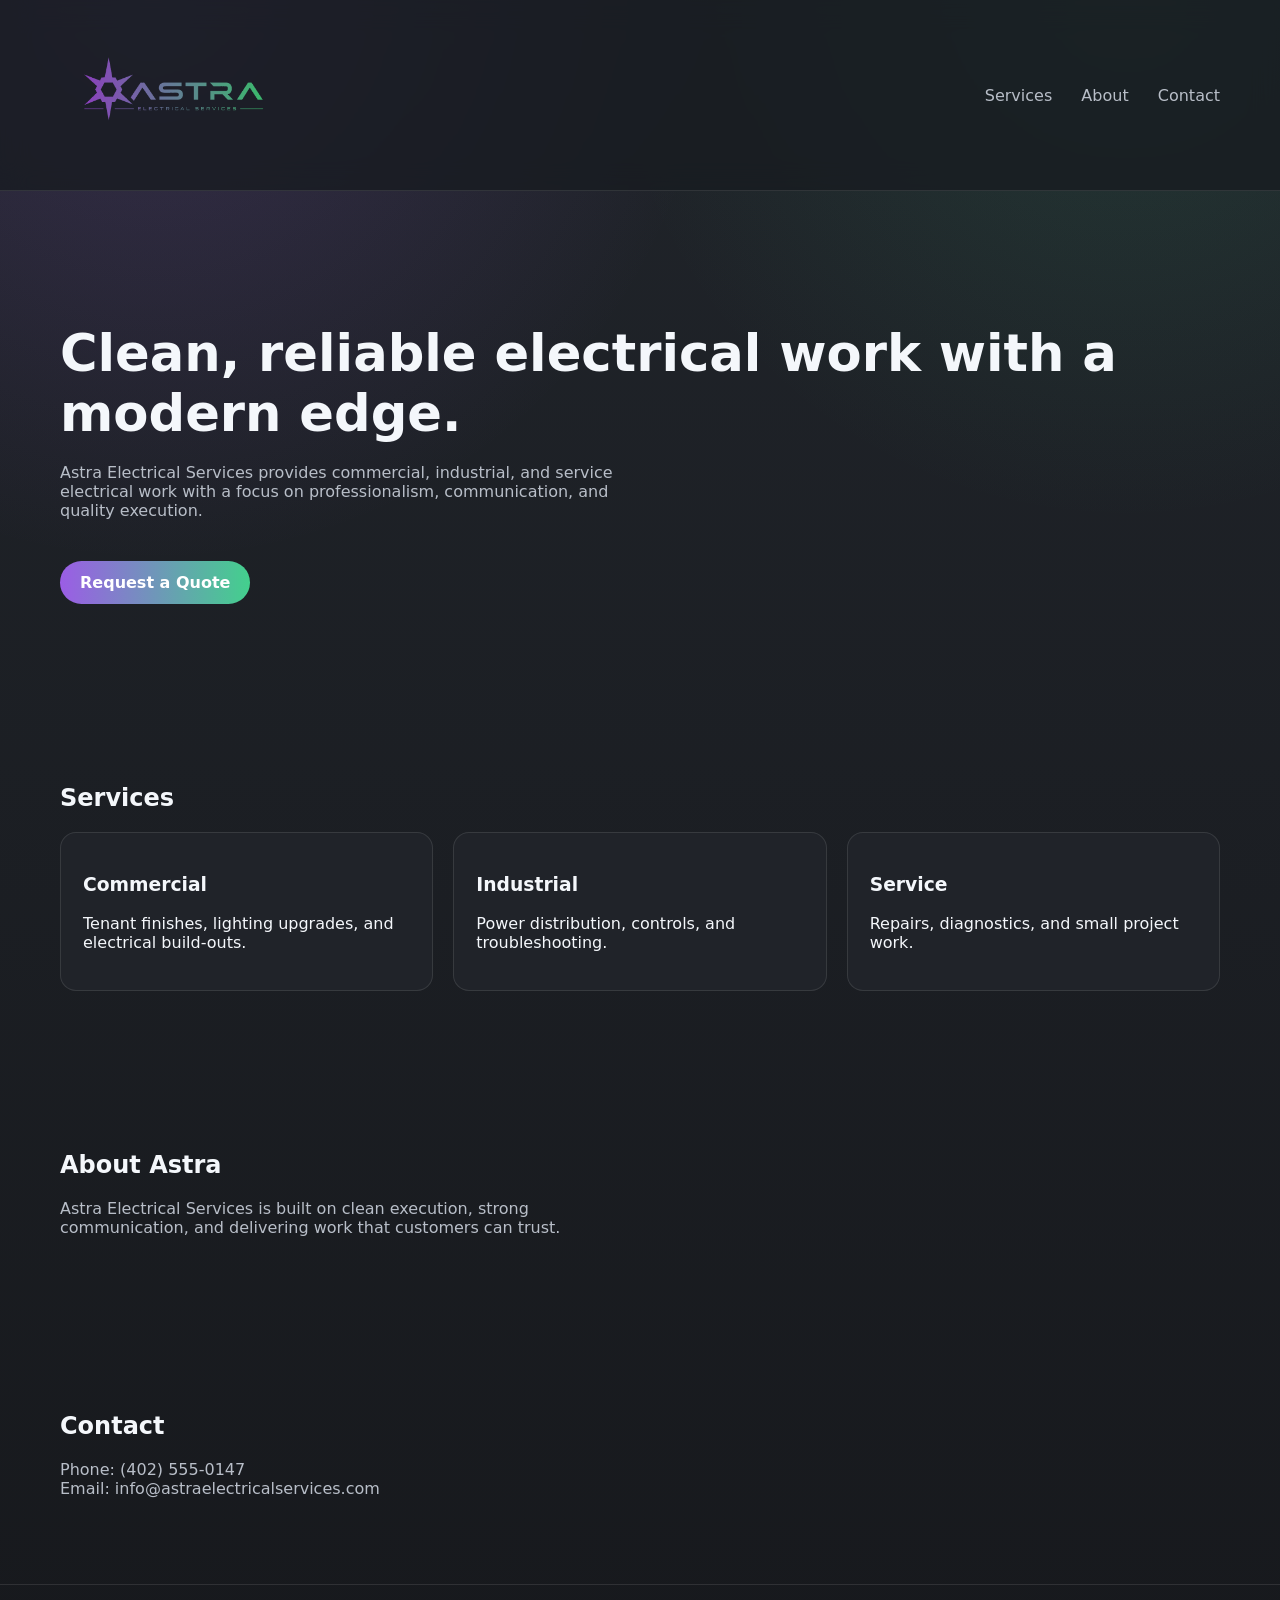
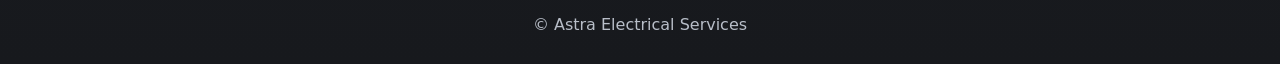
==== commit f988387a: "Update index.html Enlarged logo" ====
--- a/index.html
+++ b/index.html
@@ -50,7 +50,7 @@
     }
 
     .logo img {
-      height: 72px;
+      height: 150px;
     }
 
     .nav-links a {
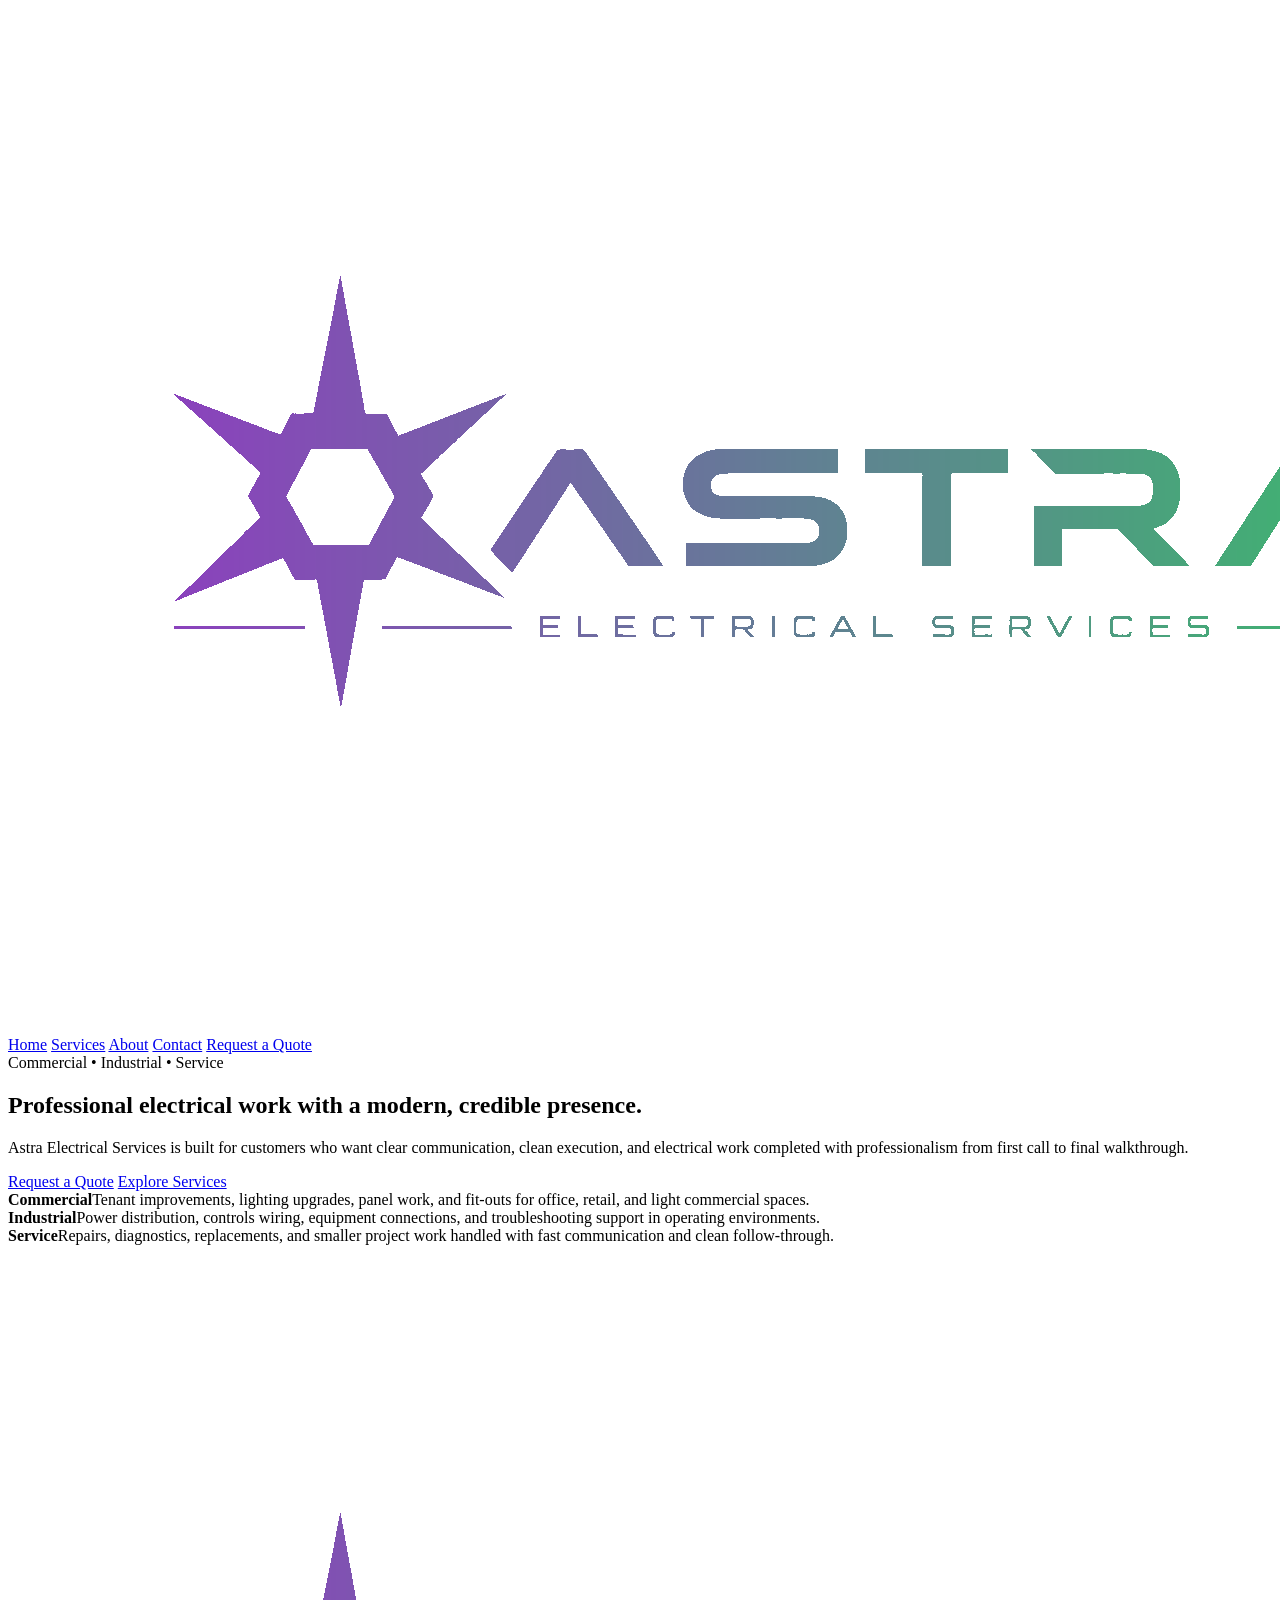
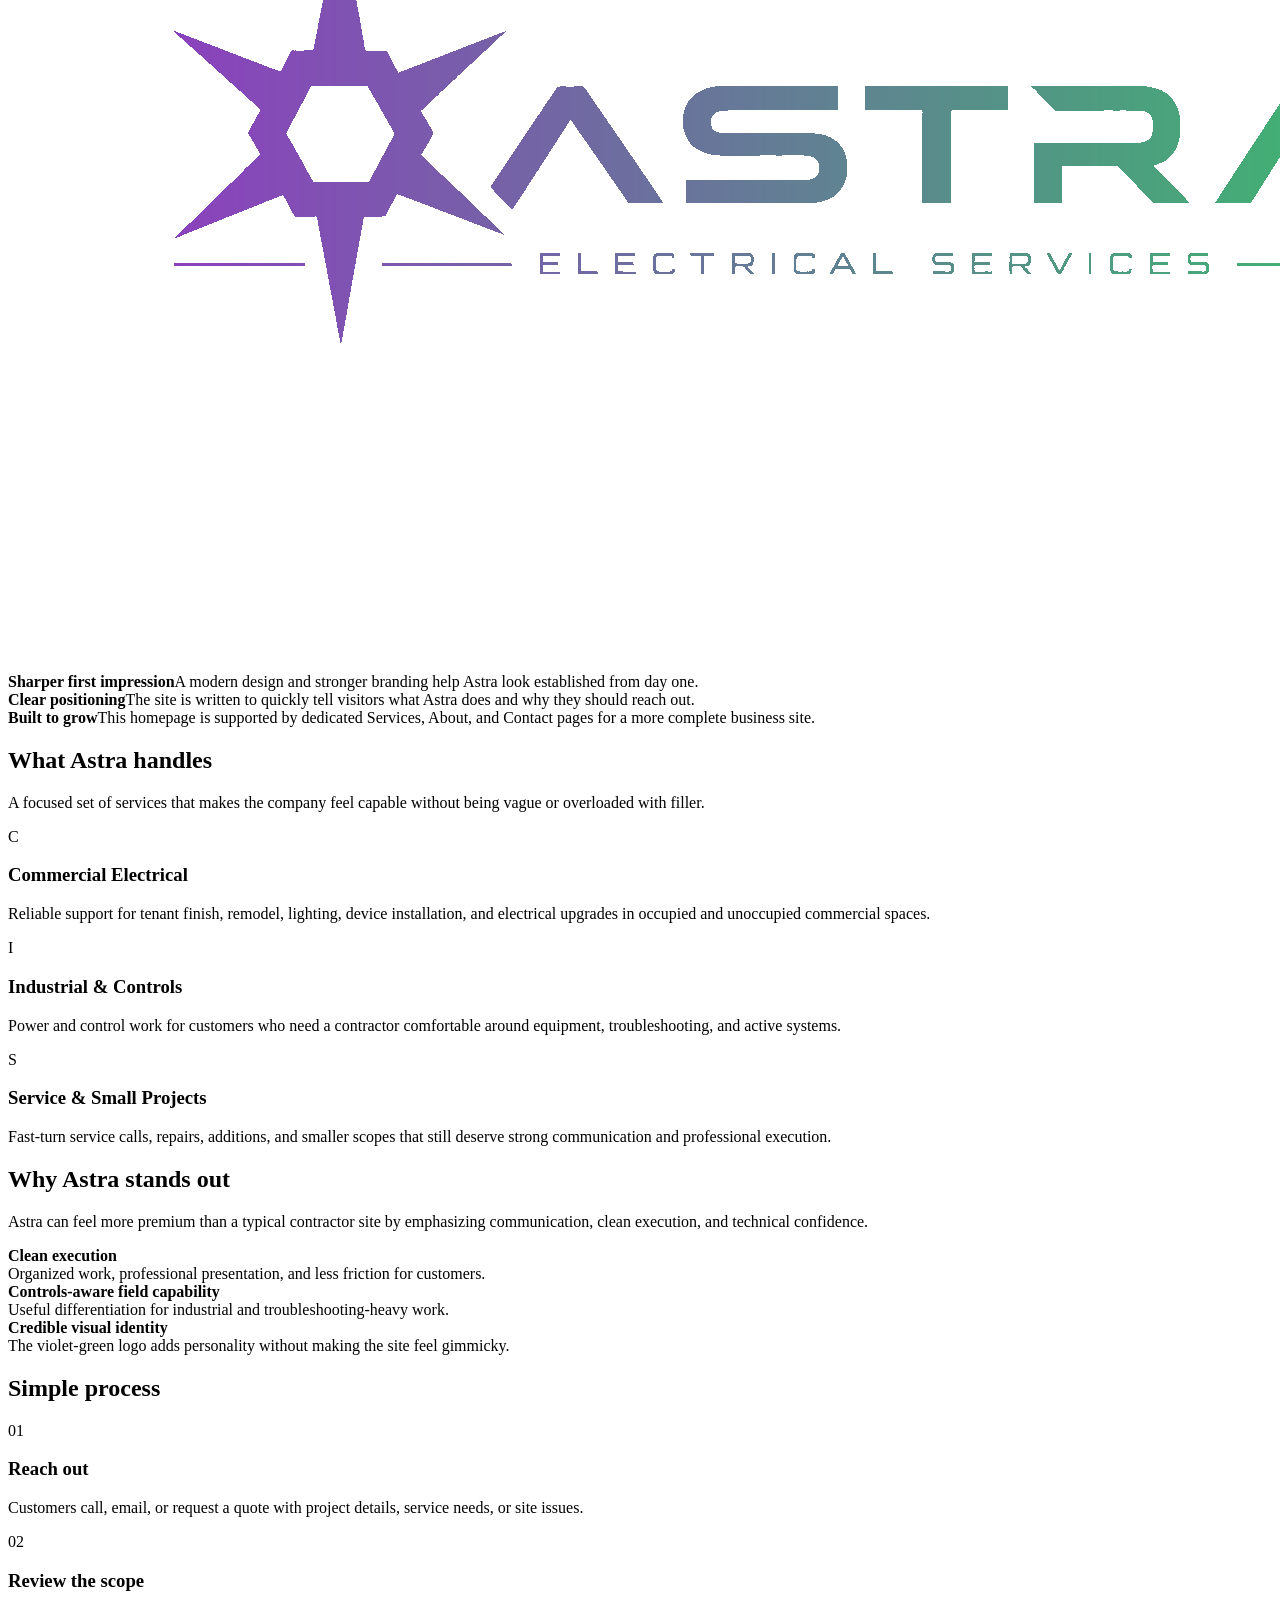
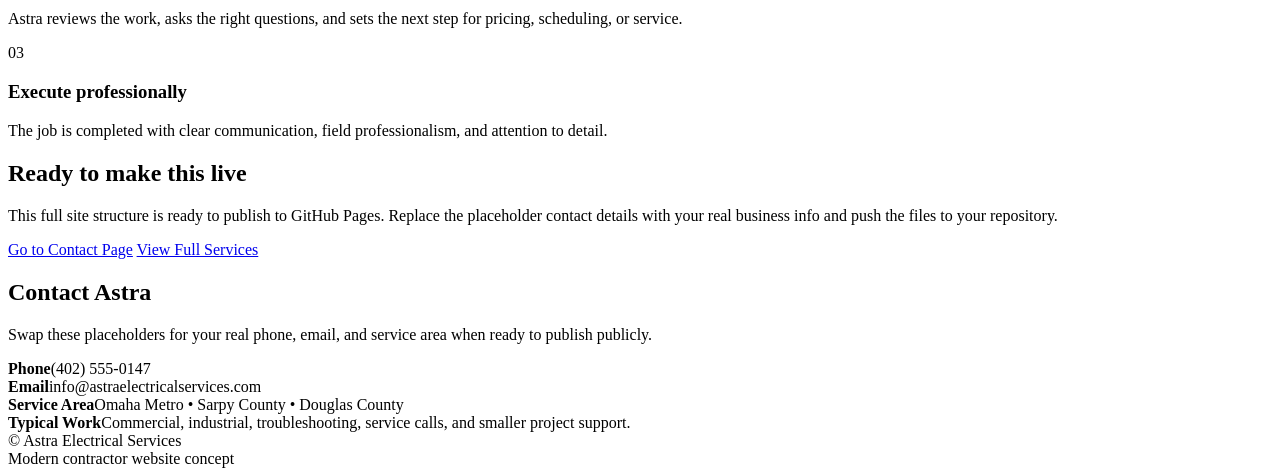
==== commit c7a3fbdc: "Update index.html" ====
--- a/index.html
+++ b/index.html
@@ -3,181 +3,127 @@
 <head>
   <meta charset="UTF-8" />
   <meta name="viewport" content="width=device-width, initial-scale=1.0" />
-  <title>Astra Electrical Services</title>
-  <style>
-    :root {
-      --bg: #17191d;
-      --panel: rgba(33, 37, 43, 0.88);
-      --panel-hover: #2d333b;
-      --text: #f4f7fb;
-      --muted: #b8bec8;
-      --line: rgba(255,255,255,.10);
-      --line-strong: rgba(255,255,255,.18);
-      --violet: #9b5de5;
-      --mint: #43d08d;
-      --shadow: 0 18px 45px rgba(0,0,0,.28);
-    }
-
-    * { box-sizing: border-box; }
-    html { scroll-behavior: smooth; }
-
-    body {
-      margin: 0;
-      font-family: Inter, system-ui, sans-serif;
-      color: var(--text);
-      background:
-        radial-gradient(circle at 12% 0%, rgba(155,93,229,.18), transparent 28%),
-        radial-gradient(circle at 88% 0%, rgba(67,208,141,.12), transparent 26%),
-        linear-gradient(180deg, #20242a 0%, #17191d 100%);
-    }
-
-    .container { width: min(1160px, 92%); margin: 0 auto; }
-
-    .header {
-      position: sticky;
-      top: 0;
-      z-index: 40;
-      background: rgba(24,27,32,.78);
-      backdrop-filter: blur(14px);
-      border-bottom: 1px solid var(--line);
-    }
-
-    .nav {
-      display: flex;
-      justify-content: space-between;
-      align-items: center;
-      padding: 18px 0;
-    }
-
-    .logo img {
-      height: 150px;
-    }
-
-    .nav-links a {
-      margin-left: 24px;
-      color: var(--muted);
-      text-decoration: none;
-    }
-
-    .nav-links a:hover { color: white; }
-
-    .hero {
-      padding: 90px 0;
-    }
-
-    .hero h1 {
-      font-size: 3.2rem;
-      margin-bottom: 20px;
-    }
-
-    .hero p {
-      color: var(--muted);
-      max-width: 600px;
-    }
-
-    .btn {
-      display: inline-block;
-      margin-top: 25px;
-      padding: 12px 20px;
-      border-radius: 999px;
-      background: linear-gradient(90deg, var(--violet), var(--mint));
-      color: white;
-      text-decoration: none;
-      font-weight: bold;
-    }
-
-    section { padding: 70px 0; }
-
-    .grid {
-      display: grid;
-      grid-template-columns: repeat(3, 1fr);
-      gap: 20px;
-    }
-
-    .card {
-      padding: 22px;
-      border-radius: 16px;
-      background: var(--panel);
-      border: 1px solid var(--line);
-    }
-
-    .card:hover {
-      background: var(--panel-hover);
-    }
-
-    .footer {
-      border-top: 1px solid var(--line);
-      padding: 30px;
-      text-align: center;
-      color: var(--muted);
-    }
-
-    @media (max-width: 800px) {
-      .grid { grid-template-columns: 1fr; }
-    }
-  </style>
+  <title>Astra Electrical Services | Home</title>
+  <meta name="description" content="Astra Electrical Services provides commercial, industrial, and service electrical work with a focus on professionalism, communication, and quality execution." />
+  <link rel="stylesheet" href="styles.css" />
 </head>
 <body>
-
   <header class="header">
     <div class="container nav">
-      <div class="logo">
-        <img src="https://apstraight.github.io/astraomaha/Logo-Colorful.png" alt="Astra Electrical Services logo" />
-      </div>
-      <div class="nav-links">
-        <a href="#services">Services</a>
-        <a href="#about">About</a>
-        <a href="#contact">Contact</a>
-      </div>
+      <a class="logo" href="index.html"><img src="https://apstraight.github.io/astraomaha/Logo-Colorful.png" alt="Astra Electrical Services logo" /></a>
+      <nav class="nav-links">
+        <a class="active" href="index.html">Home</a>
+        <a href="services.html">Services</a>
+        <a href="about.html">About</a>
+        <a href="contact.html">Contact</a>
+        <a class="nav-cta" href="contact.html">Request a Quote</a>
+      </nav>
     </div>
   </header>
 
-  <div class="container">
+  <main>
+    <div class="container">
+      <section class="hero">
+        <div class="hero-grid">
+          <div>
+            <div class="eyebrow">Commercial • Industrial • Service</div>
+            <h1>Professional electrical work with a modern, credible presence.</h1>
+            <p>Astra Electrical Services is built for customers who want clear communication, clean execution, and electrical work completed with professionalism from first call to final walkthrough.</p>
+            <div class="hero-actions">
+              <a href="contact.html" class="btn btn-primary">Request a Quote</a>
+              <a href="services.html" class="btn btn-secondary">Explore Services</a>
+            </div>
+            <div class="hero-stats">
+              <div class="stat"><strong>Commercial</strong><span>Tenant improvements, lighting upgrades, panel work, and fit-outs for office, retail, and light commercial spaces.</span></div>
+              <div class="stat"><strong>Industrial</strong><span>Power distribution, controls wiring, equipment connections, and troubleshooting support in operating environments.</span></div>
+              <div class="stat"><strong>Service</strong><span>Repairs, diagnostics, replacements, and smaller project work handled with fast communication and clean follow-through.</span></div>
+            </div>
+          </div>
+          <aside class="panel">
+            <img src="https://apstraight.github.io/astraomaha/Logo-Colorful.png" alt="Astra Electrical Services logo" />
+            <div class="panel-list">
+              <div class="panel-item"><strong>Sharper first impression</strong><span>A modern design and stronger branding help Astra look established from day one.</span></div>
+              <div class="panel-item"><strong>Clear positioning</strong><span>The site is written to quickly tell visitors what Astra does and why they should reach out.</span></div>
+              <div class="panel-item"><strong>Built to grow</strong><span>This homepage is supported by dedicated Services, About, and Contact pages for a more complete business site.</span></div>
+            </div>
+          </aside>
+        </div>
+      </section>
 
-    <section class="hero">
-      <h1>Clean, reliable electrical work with a modern edge.</h1>
-      <p>Astra Electrical Services provides commercial, industrial, and service electrical work with a focus on professionalism, communication, and quality execution.</p>
-      <a href="#contact" class="btn">Request a Quote</a>
-    </section>
+      <section>
+        <div class="section-head">
+          <h2>What Astra handles</h2>
+          <p>A focused set of services that makes the company feel capable without being vague or overloaded with filler.</p>
+        </div>
+        <div class="grid-3">
+          <article class="card">
+            <div class="icon">C</div>
+            <h3>Commercial Electrical</h3>
+            <p>Reliable support for tenant finish, remodel, lighting, device installation, and electrical upgrades in occupied and unoccupied commercial spaces.</p>
+          </article>
+          <article class="card">
+            <div class="icon">I</div>
+            <h3>Industrial & Controls</h3>
+            <p>Power and control work for customers who need a contractor comfortable around equipment, troubleshooting, and active systems.</p>
+          </article>
+          <article class="card">
+            <div class="icon">S</div>
+            <h3>Service & Small Projects</h3>
+            <p>Fast-turn service calls, repairs, additions, and smaller scopes that still deserve strong communication and professional execution.</p>
+          </article>
+        </div>
+      </section>
 
-    <section id="services">
-      <h2>Services</h2>
-      <div class="grid">
-        <div class="card">
-          <h3>Commercial</h3>
-          <p>Tenant finishes, lighting upgrades, and electrical build-outs.</p>
+      <section>
+        <div class="split">
+          <div class="feature-panel">
+            <h2>Why Astra stands out</h2>
+            <p>Astra can feel more premium than a typical contractor site by emphasizing communication, clean execution, and technical confidence.</p>
+            <div class="bullet-list">
+              <div class="bullet"><div class="dot"></div><div><strong>Clean execution</strong><br><span style="color:var(--muted);">Organized work, professional presentation, and less friction for customers.</span></div></div>
+              <div class="bullet"><div class="dot"></div><div><strong>Controls-aware field capability</strong><br><span style="color:var(--muted);">Useful differentiation for industrial and troubleshooting-heavy work.</span></div></div>
+              <div class="bullet"><div class="dot"></div><div><strong>Credible visual identity</strong><br><span style="color:var(--muted);">The violet-green logo adds personality without making the site feel gimmicky.</span></div></div>
+            </div>
+          </div>
+          <div class="quote-box">
+            <h2>Simple process</h2>
+            <div class="steps">
+              <div class="step"><div class="step-num">01</div><div><h3>Reach out</h3><p>Customers call, email, or request a quote with project details, service needs, or site issues.</p></div></div>
+              <div class="step"><div class="step-num">02</div><div><h3>Review the scope</h3><p>Astra reviews the work, asks the right questions, and sets the next step for pricing, scheduling, or service.</p></div></div>
+              <div class="step"><div class="step-num">03</div><div><h3>Execute professionally</h3><p>The job is completed with clear communication, field professionalism, and attention to detail.</p></div></div>
+            </div>
+          </div>
         </div>
-        <div class="card">
-          <h3>Industrial</h3>
-          <p>Power distribution, controls, and troubleshooting.</p>
+      </section>
+
+      <section>
+        <div class="contact-grid">
+          <div class="cta-panel">
+            <h2>Ready to make this live</h2>
+            <p>This full site structure is ready to publish to GitHub Pages. Replace the placeholder contact details with your real business info and push the files to your repository.</p>
+            <div class="hero-actions">
+              <a href="contact.html" class="btn btn-primary">Go to Contact Page</a>
+              <a href="services.html" class="btn btn-secondary">View Full Services</a>
+            </div>
+          </div>
+          <div class="contact-box">
+            <h2>Contact Astra</h2>
+            <p>Swap these placeholders for your real phone, email, and service area when ready to publish publicly.</p>
+            <div class="contact-card"><strong>Phone</strong><span>(402) 555-0147</span></div>
+            <div class="contact-card"><strong>Email</strong><span>info@astraelectricalservices.com</span></div>
+            <div class="contact-card"><strong>Service Area</strong><span>Omaha Metro • Sarpy County • Douglas County</span></div>
+            <div class="contact-card"><strong>Typical Work</strong><span>Commercial, industrial, troubleshooting, service calls, and smaller project support.</span></div>
+          </div>
         </div>
-        <div class="card">
-          <h3>Service</h3>
-          <p>Repairs, diagnostics, and small project work.</p>
-        </div>
-      </div>
-    </section>
+      </section>
+    </div>
+  </main>
 
-    <section id="about">
-      <h2>About Astra</h2>
-      <p style="color: var(--muted); max-width:600px;">
-        Astra Electrical Services is built on clean execution, strong communication, and delivering work that customers can trust.
-      </p>
-    </section>
-
-    <section id="contact">
-      <h2>Contact</h2>
-      <p style="color: var(--muted);">
-        Phone: (402) 555-0147<br>
-        Email: info@astraelectricalservices.com
-      </p>
-    </section>
-
-  </div>
-
-  <div class="footer">
-    © Astra Electrical Services
-  </div>
-
+  <footer class="site-footer">
+    <div class="container footer-wrap">
+      <div>© Astra Electrical Services</div>
+      <div>Modern contractor website concept</div>
+    </div>
+  </footer>
 </body>
 </html>
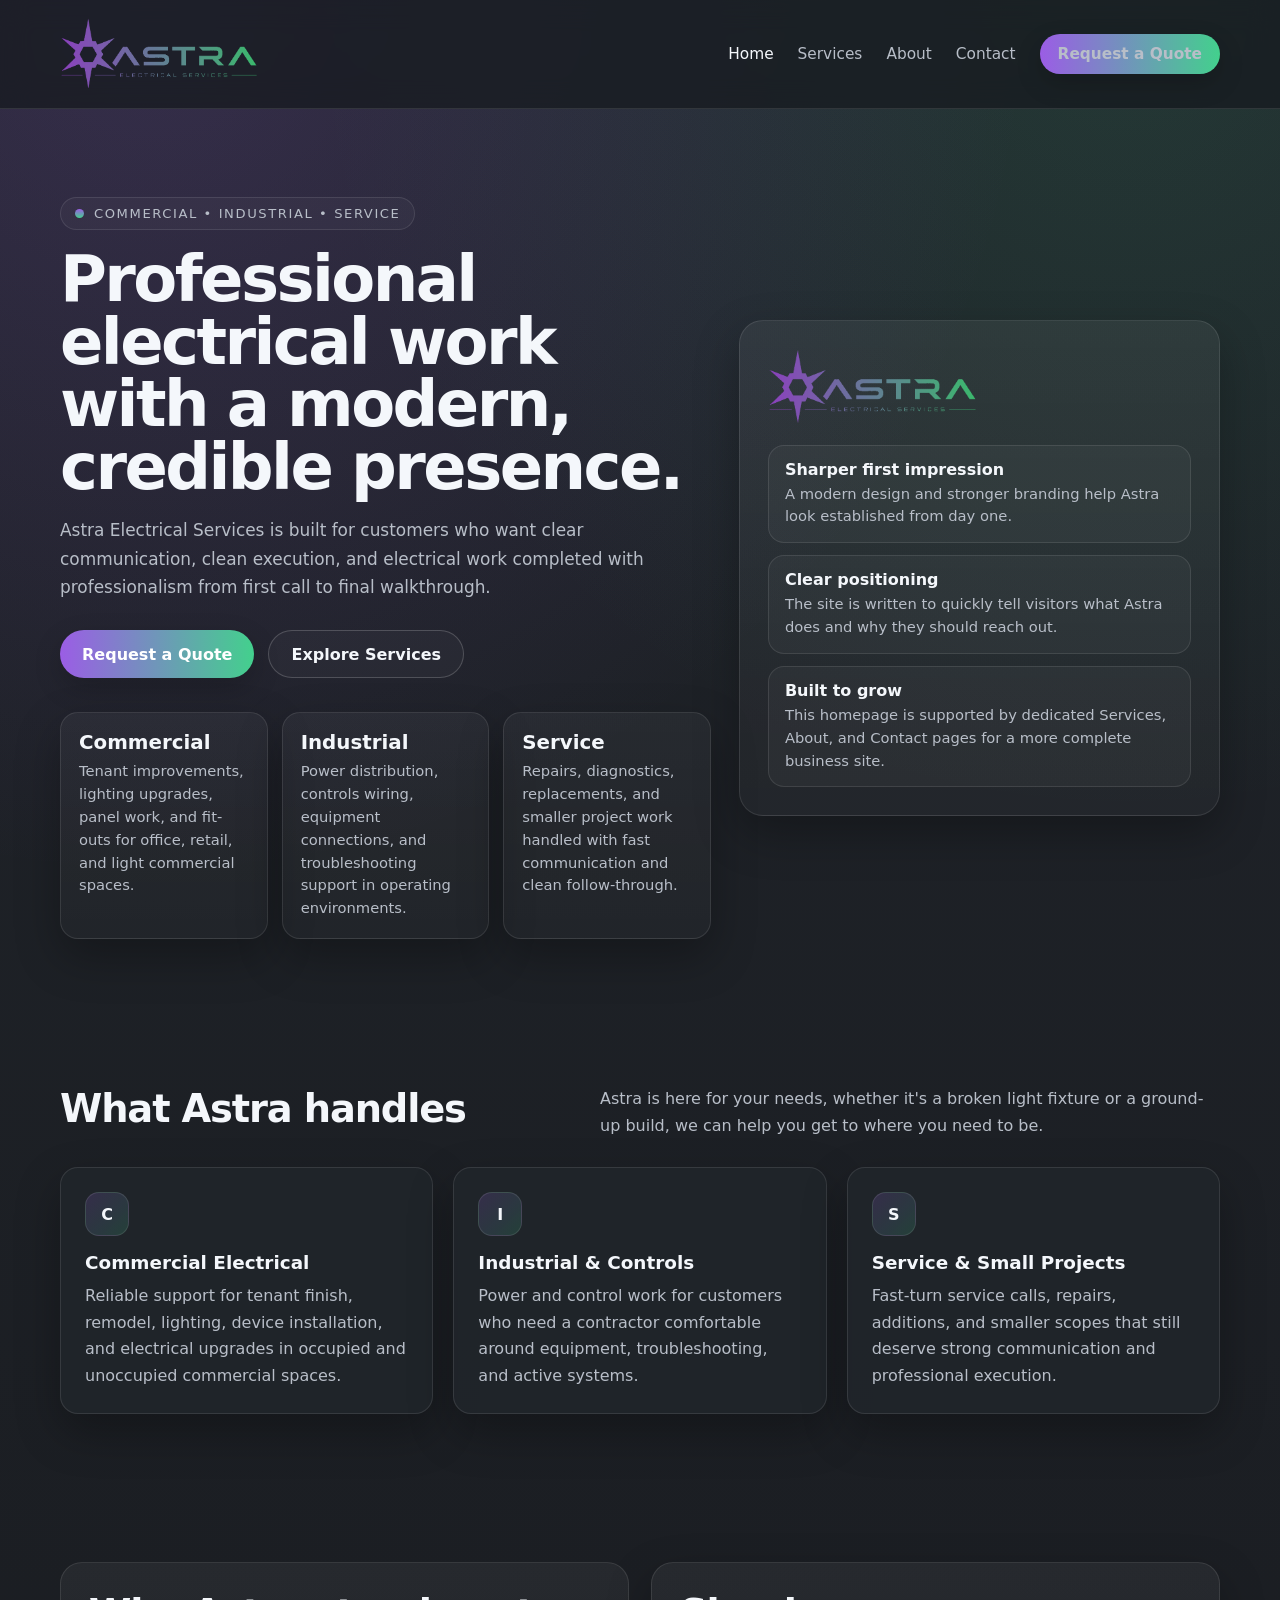
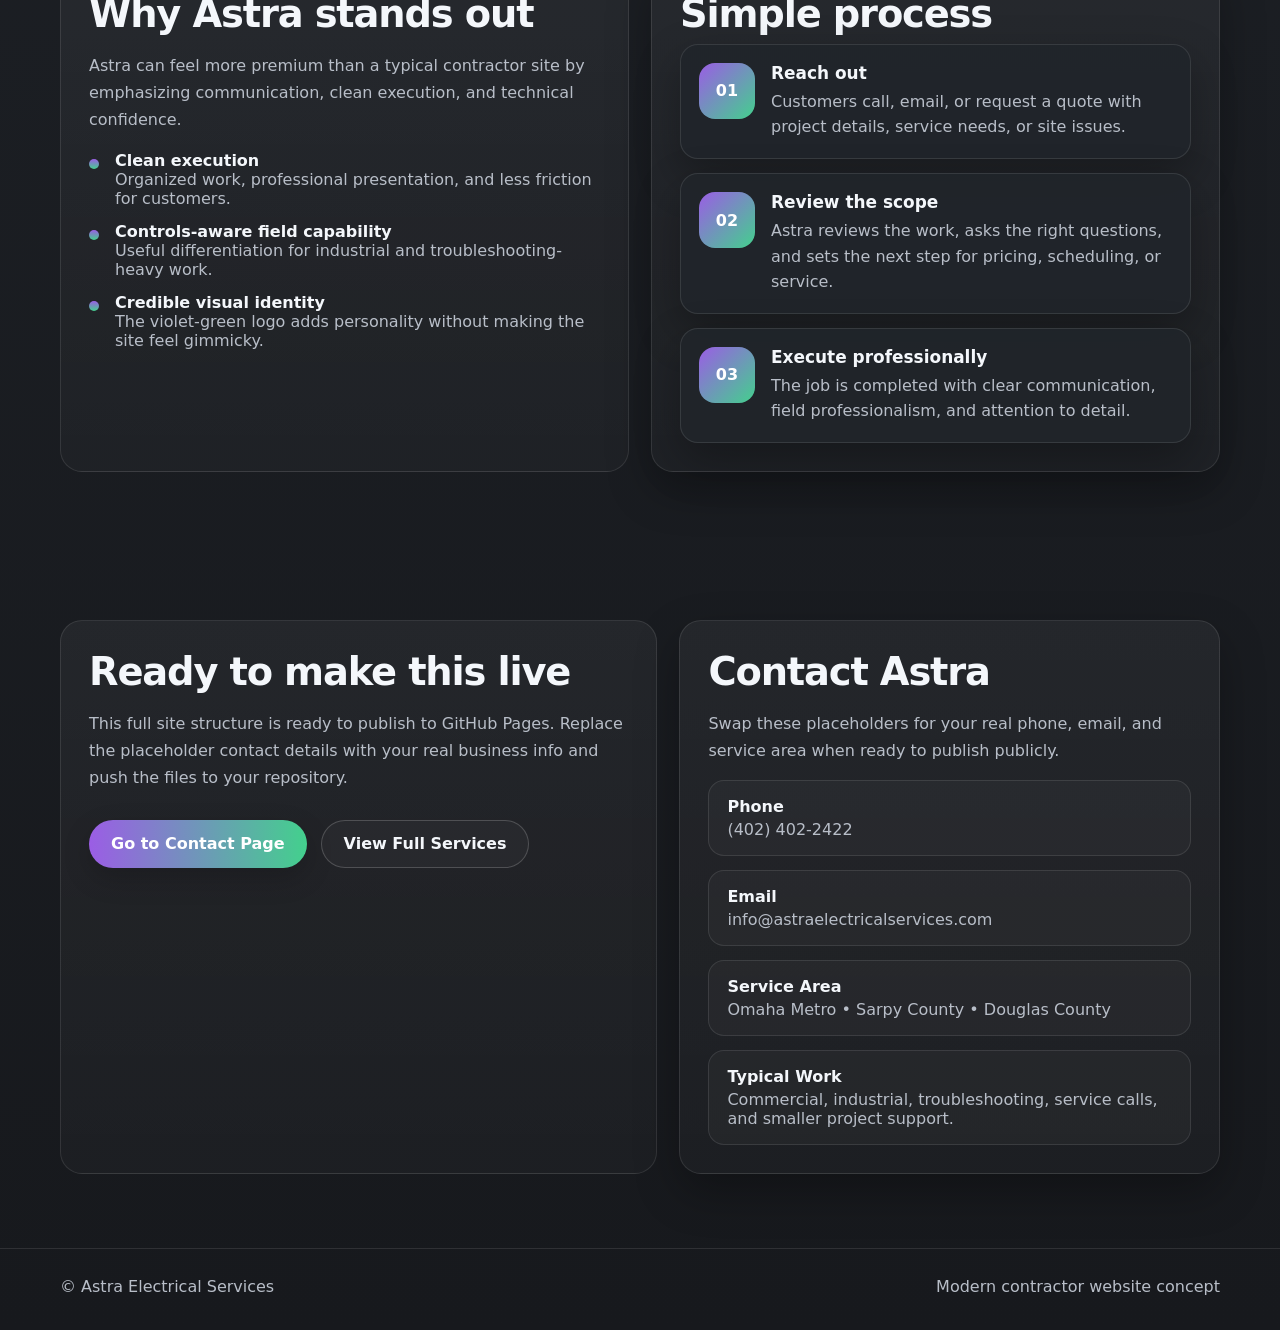
==== commit fb0c1996: "Update index.html" ====
--- a/index.html
+++ b/index.html
@@ -53,7 +53,7 @@
       <section>
         <div class="section-head">
           <h2>What Astra handles</h2>
-          <p>A focused set of services that makes the company feel capable without being vague or overloaded with filler.</p>
+          <p>Astra is here for your needs, whether it's a broken light fixture or a ground-up build, we can help you get to where you need to be.</p>
         </div>
         <div class="grid-3">
           <article class="card">
@@ -109,7 +109,7 @@
           <div class="contact-box">
             <h2>Contact Astra</h2>
             <p>Swap these placeholders for your real phone, email, and service area when ready to publish publicly.</p>
-            <div class="contact-card"><strong>Phone</strong><span>(402) 555-0147</span></div>
+            <div class="contact-card"><strong>Phone</strong><span>(402) 402-2422</span></div>
             <div class="contact-card"><strong>Email</strong><span>info@astraelectricalservices.com</span></div>
             <div class="contact-card"><strong>Service Area</strong><span>Omaha Metro • Sarpy County • Douglas County</span></div>
             <div class="contact-card"><strong>Typical Work</strong><span>Commercial, industrial, troubleshooting, service calls, and smaller project support.</span></div>
--- a/styles.css
+++ b/styles.css
@@ -0,0 +1,148 @@
+:root {
+  --bg: #17191d;
+  --bg-2: #1d2127;
+  --panel: rgba(33, 37, 43, 0.9);
+  --panel-strong: #252a31;
+  --panel-hover: #2c3139;
+  --text: #f4f7fb;
+  --muted: #b8bec8;
+  --line: rgba(255,255,255,.10);
+  --line-strong: rgba(255,255,255,.18);
+  --violet: #9b5de5;
+  --mint: #43d08d;
+  --shadow: 0 18px 45px rgba(0,0,0,.28);
+  --radius: 18px;
+  --max: 1160px;
+}
+* { box-sizing: border-box; }
+html { scroll-behavior: smooth; }
+body {
+  margin: 0;
+  font-family: Inter, system-ui, -apple-system, BlinkMacSystemFont, "Segoe UI", sans-serif;
+  color: var(--text);
+  background:
+    radial-gradient(circle at 12% 0%, rgba(155,93,229,.18), transparent 28%),
+    radial-gradient(circle at 88% 0%, rgba(67,208,141,.12), transparent 26%),
+    linear-gradient(180deg, #20242a 0%, #17191d 100%);
+}
+a { color: inherit; text-decoration: none; }
+img { display: block; max-width: 100%; }
+.container { width: min(var(--max), 92%); margin: 0 auto; }
+.header {
+  position: sticky; top: 0; z-index: 40;
+  background: rgba(24,27,32,.78);
+  backdrop-filter: blur(14px);
+  border-bottom: 1px solid var(--line);
+}
+.nav {
+  display: flex; justify-content: space-between; align-items: center;
+  gap: 22px; padding: 18px 0;
+}
+.logo img { height: 72px; width: auto; }
+.nav-links { display: flex; align-items: center; gap: 24px; flex-wrap: wrap; }
+.nav-links a { color: var(--muted); font-size: .96rem; }
+.nav-links a:hover, .nav-links a.active { color: var(--text); }
+.nav-cta {
+  padding: 11px 18px; border-radius: 999px; font-weight: 700;
+  background: linear-gradient(90deg, var(--violet), var(--mint)); color: white;
+  box-shadow: 0 10px 26px rgba(0,0,0,.18);
+}
+.page-hero, .hero { padding: 88px 0 72px; }
+.hero-grid { display: grid; grid-template-columns: 1.15fr .85fr; gap: 28px; align-items: center; }
+.eyebrow {
+  display: inline-flex; align-items: center; gap: 10px; padding: 8px 14px;
+  border: 1px solid var(--line); border-radius: 999px; background: rgba(255,255,255,.03);
+  color: var(--muted); font-size: .82rem; letter-spacing: .12em; text-transform: uppercase;
+}
+.eyebrow::before {
+  content: ""; width: 9px; height: 9px; border-radius: 999px;
+  background: linear-gradient(180deg, var(--violet), var(--mint));
+}
+h1 {
+  margin: 18px 0 16px; font-size: clamp(2.6rem, 5vw, 4.8rem);
+  line-height: .98; letter-spacing: -.04em;
+}
+.hero p, .page-hero p, .lede { color: var(--muted); font-size: 1.06rem; line-height: 1.7; max-width: 700px; }
+.hero-actions { display: flex; gap: 14px; flex-wrap: wrap; margin-top: 28px; }
+.btn {
+  display: inline-flex; align-items: center; justify-content: center; min-height: 48px;
+  padding: 0 22px; border-radius: 999px; font-weight: 700; transition: .2s ease;
+}
+.btn-primary { background: linear-gradient(90deg, var(--violet), var(--mint)); color: white; box-shadow: 0 10px 28px rgba(0,0,0,.18); }
+.btn-secondary { border: 1px solid var(--line-strong); background: rgba(255,255,255,.03); color: var(--text); }
+.btn:hover { transform: translateY(-2px); box-shadow: 0 12px 30px rgba(0,0,0,.22); }
+.hero-stats { display: grid; grid-template-columns: repeat(3, 1fr); gap: 14px; margin-top: 34px; }
+.stat, .card, .panel, .contact-box, .quote-box, .step, .project-card {
+  box-shadow: var(--shadow);
+}
+.stat {
+  padding: 18px; border-radius: 18px; border: 1px solid var(--line);
+  background: linear-gradient(180deg, rgba(255,255,255,.045), rgba(255,255,255,.02));
+}
+.stat strong { display: block; font-size: 1.24rem; margin-bottom: 6px; }
+.stat span { color: var(--muted); font-size: .92rem; line-height: 1.55; }
+.panel {
+  padding: 28px; border-radius: 24px; border: 1px solid var(--line);
+  background: linear-gradient(180deg, rgba(255,255,255,.06), rgba(255,255,255,.025)); position: relative; overflow: hidden;
+}
+.panel img { height: 76px; width: auto; margin-bottom: 20px; }
+.panel-list { display: grid; gap: 12px; }
+.panel-item { padding: 14px 16px; border-radius: 16px; border: 1px solid var(--line); background: rgba(255,255,255,.035); }
+.panel-item strong { display: block; margin-bottom: 4px; }
+.panel-item span { color: var(--muted); font-size: .92rem; line-height: 1.55; }
+section { padding: 74px 0; }
+.section-head { display: flex; justify-content: space-between; gap: 24px; align-items: end; margin-bottom: 28px; }
+.section-head h2, h2 { margin: 0 0 8px; font-size: clamp(2rem, 3vw, 2.9rem); letter-spacing: -.03em; }
+.section-head p { margin: 0; max-width: 620px; color: var(--muted); line-height: 1.7; }
+.grid-3 { display: grid; grid-template-columns: repeat(3, 1fr); gap: 20px; }
+.grid-2 { display: grid; grid-template-columns: repeat(2, 1fr); gap: 22px; }
+.card, .project-card {
+  padding: 24px; border-radius: var(--radius); background: var(--panel); border: 1px solid var(--line); transition: .25s ease;
+}
+.card:hover, .project-card:hover { transform: translateY(-5px); background: var(--panel-hover); border-color: var(--line-strong); }
+.card .icon {
+  width: 44px; height: 44px; border-radius: 14px; display: grid; place-items: center; margin-bottom: 16px;
+  font-weight: 800; background: linear-gradient(135deg, rgba(155,93,229,.18), rgba(67,208,141,.16)); border: 1px solid var(--line);
+}
+.card h3, .project-card h3 { margin: 0 0 10px; font-size: 1.15rem; }
+.card p, .project-card p { margin: 0; color: var(--muted); line-height: 1.65; }
+.card ul { margin: 14px 0 0; padding-left: 18px; color: var(--muted); line-height: 1.7; }
+.split { display: grid; grid-template-columns: 1fr 1fr; gap: 22px; }
+.feature-panel, .contact-box, .cta-panel, .quote-box {
+  padding: 28px; border-radius: 22px; border: 1px solid var(--line);
+  background: linear-gradient(180deg, rgba(255,255,255,.05), rgba(255,255,255,.025));
+}
+.feature-panel p, .contact-box p, .cta-panel p, .quote-box p { color: var(--muted); line-height: 1.7; }
+.bullet-list { display: grid; gap: 14px; margin-top: 18px; }
+.bullet { display: grid; grid-template-columns: 14px 1fr; gap: 12px; align-items: start; }
+.dot { width: 10px; height: 10px; border-radius: 999px; margin-top: 8px; background: linear-gradient(180deg, var(--violet), var(--mint)); }
+.steps { display: grid; gap: 14px; }
+.step { display: grid; grid-template-columns: 56px 1fr; gap: 16px; padding: 18px; border-radius: 18px; border: 1px solid var(--line); background: var(--panel); }
+.step-num { width: 56px; height: 56px; border-radius: 16px; display: grid; place-items: center; font-weight: 800; color: white; background: linear-gradient(135deg, var(--violet), var(--mint)); }
+.step h3 { margin: 0 0 6px; font-size: 1.06rem; }
+.step p { margin: 0; color: var(--muted); line-height: 1.6; }
+.contact-grid { display: grid; grid-template-columns: 1.05fr .95fr; gap: 22px; }
+.contact-card { padding: 16px 18px; border-radius: 16px; border: 1px solid var(--line); background: rgba(255,255,255,.03); margin-top: 14px; }
+.contact-card strong { display: block; margin-bottom: 4px; }
+.contact-card span { color: var(--muted); }
+.form-grid { display: grid; grid-template-columns: 1fr 1fr; gap: 14px; margin-top: 18px; }
+.form-grid .full { grid-column: 1 / -1; }
+label { display: block; font-size: .92rem; color: var(--muted); margin-bottom: 8px; }
+input, select, textarea {
+  width: 100%; border-radius: 12px; border: 1px solid var(--line-strong); background: rgba(255,255,255,.04);
+  color: var(--text); padding: 12px 14px; font: inherit;
+}
+textarea { min-height: 150px; resize: vertical; }
+.small-note { color: var(--muted); font-size: .9rem; margin-top: 12px; }
+.site-footer { border-top: 1px solid var(--line); padding: 28px 0 34px; color: var(--muted); }
+.footer-wrap { display: flex; justify-content: space-between; gap: 20px; flex-wrap: wrap; }
+@media (max-width: 980px) {
+  .hero-grid, .grid-3, .grid-2, .split, .contact-grid, .hero-stats, .form-grid { grid-template-columns: 1fr; }
+  .nav { flex-direction: column; align-items: flex-start; }
+}
+@media (max-width: 640px) {
+  .logo img { height: 56px; }
+  .hero, .page-hero { padding: 72px 0 56px; }
+  .section-head { flex-direction: column; align-items: flex-start; }
+  h1 { font-size: 2.5rem; }
+}
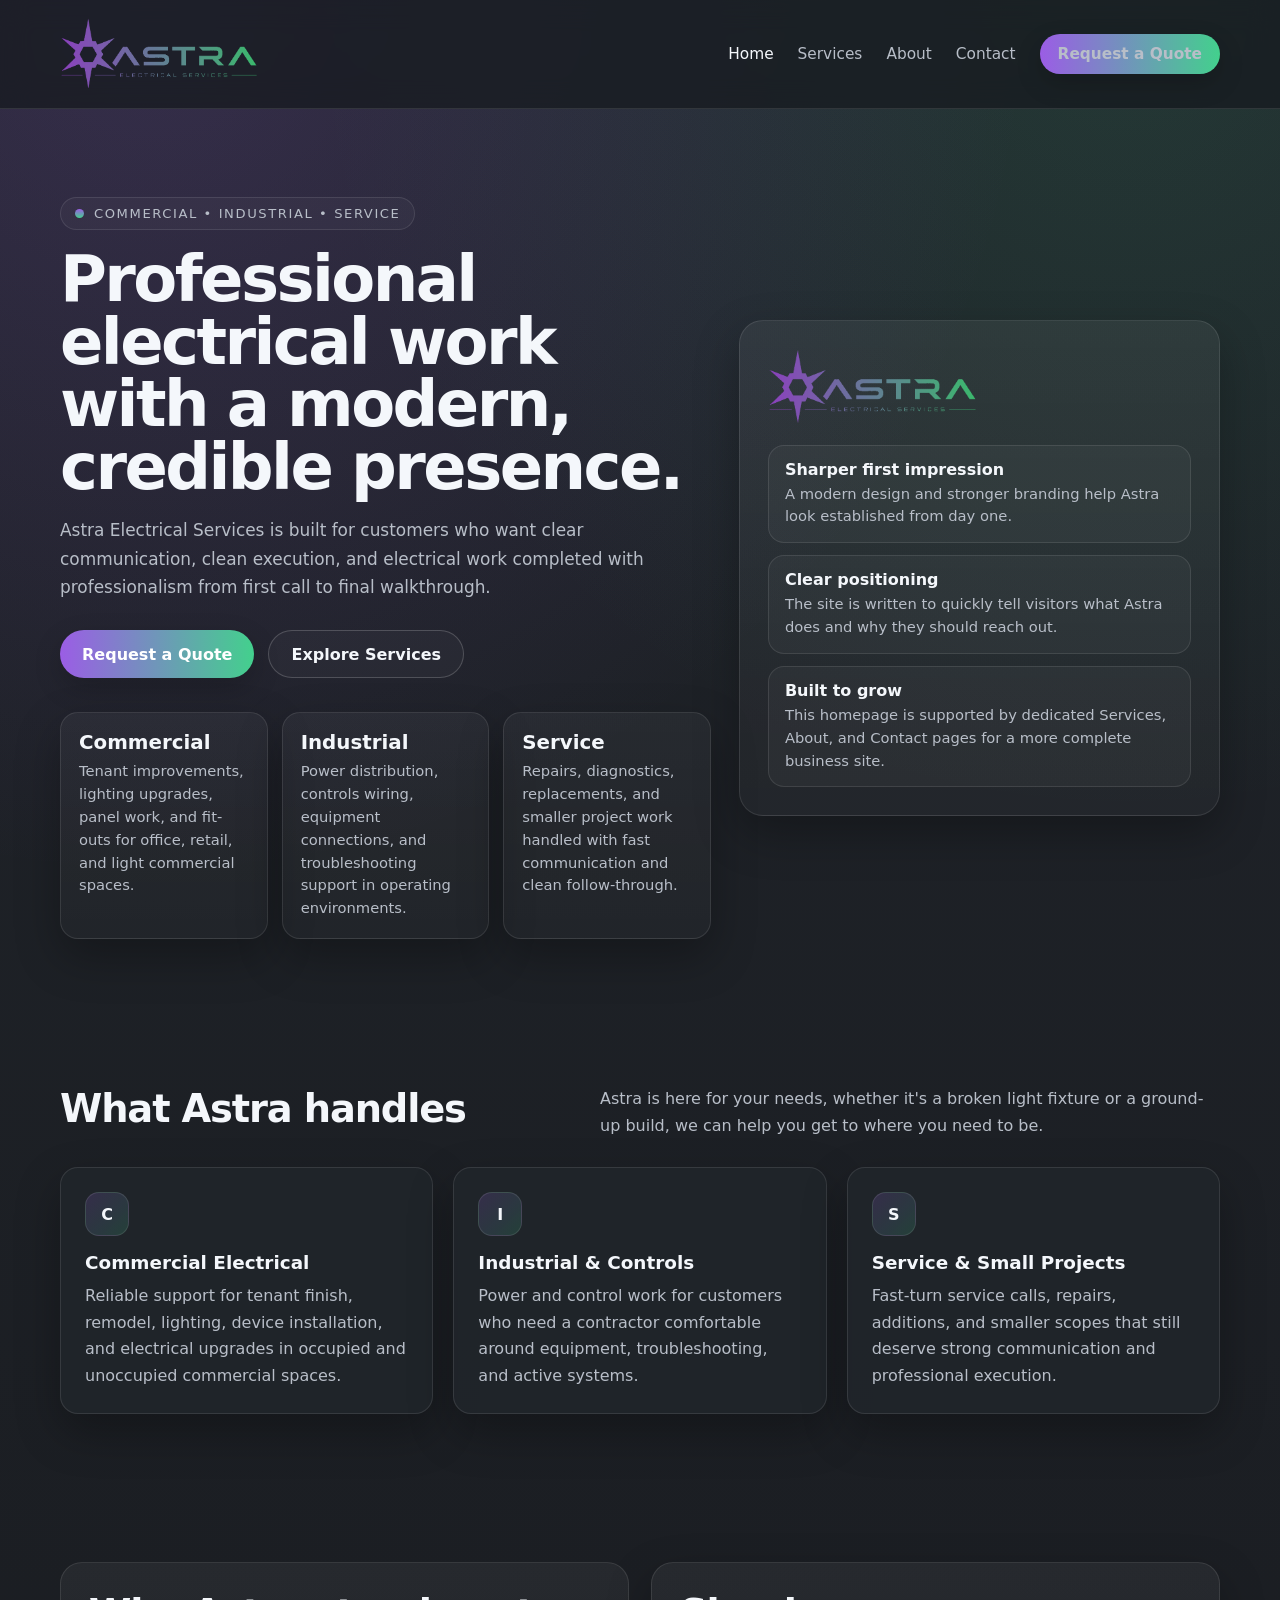
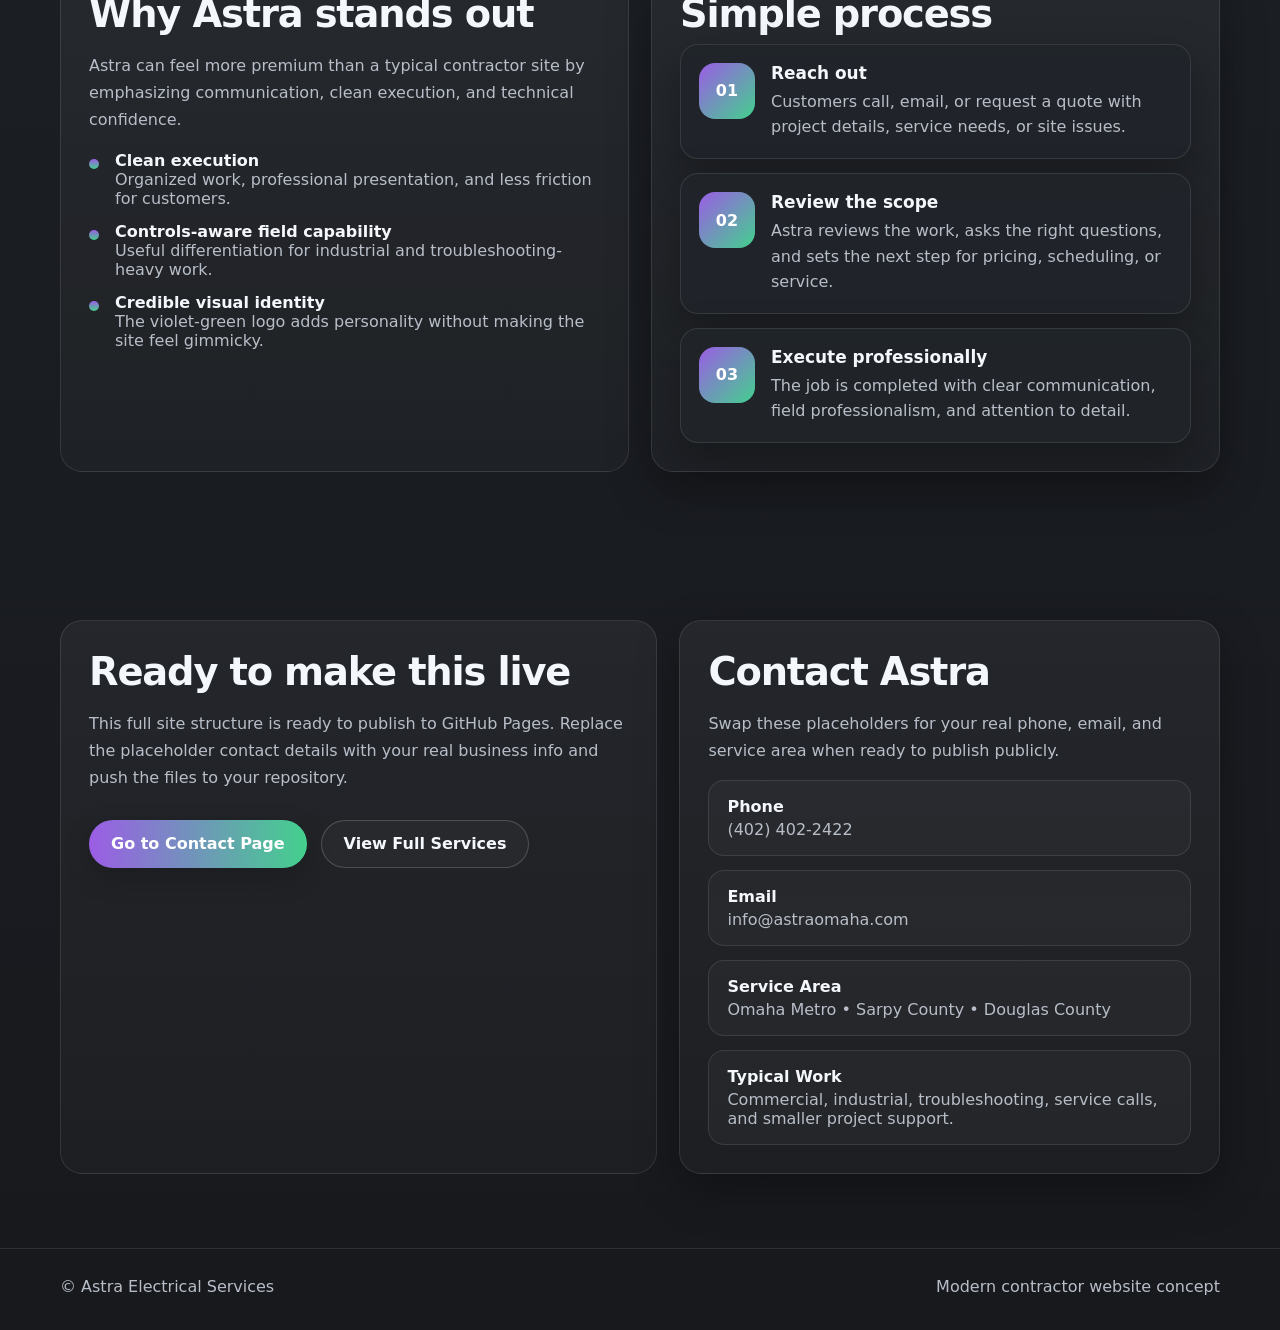
==== commit 86e04eeb: "Update index.html" ====
--- a/index.html
+++ b/index.html
@@ -110,7 +110,7 @@
             <h2>Contact Astra</h2>
             <p>Swap these placeholders for your real phone, email, and service area when ready to publish publicly.</p>
             <div class="contact-card"><strong>Phone</strong><span>(402) 402-2422</span></div>
-            <div class="contact-card"><strong>Email</strong><span>info@astraelectricalservices.com</span></div>
+            <div class="contact-card"><strong>Email</strong><span>info@astraomaha.com</span></div>
             <div class="contact-card"><strong>Service Area</strong><span>Omaha Metro • Sarpy County • Douglas County</span></div>
             <div class="contact-card"><strong>Typical Work</strong><span>Commercial, industrial, troubleshooting, service calls, and smaller project support.</span></div>
           </div>
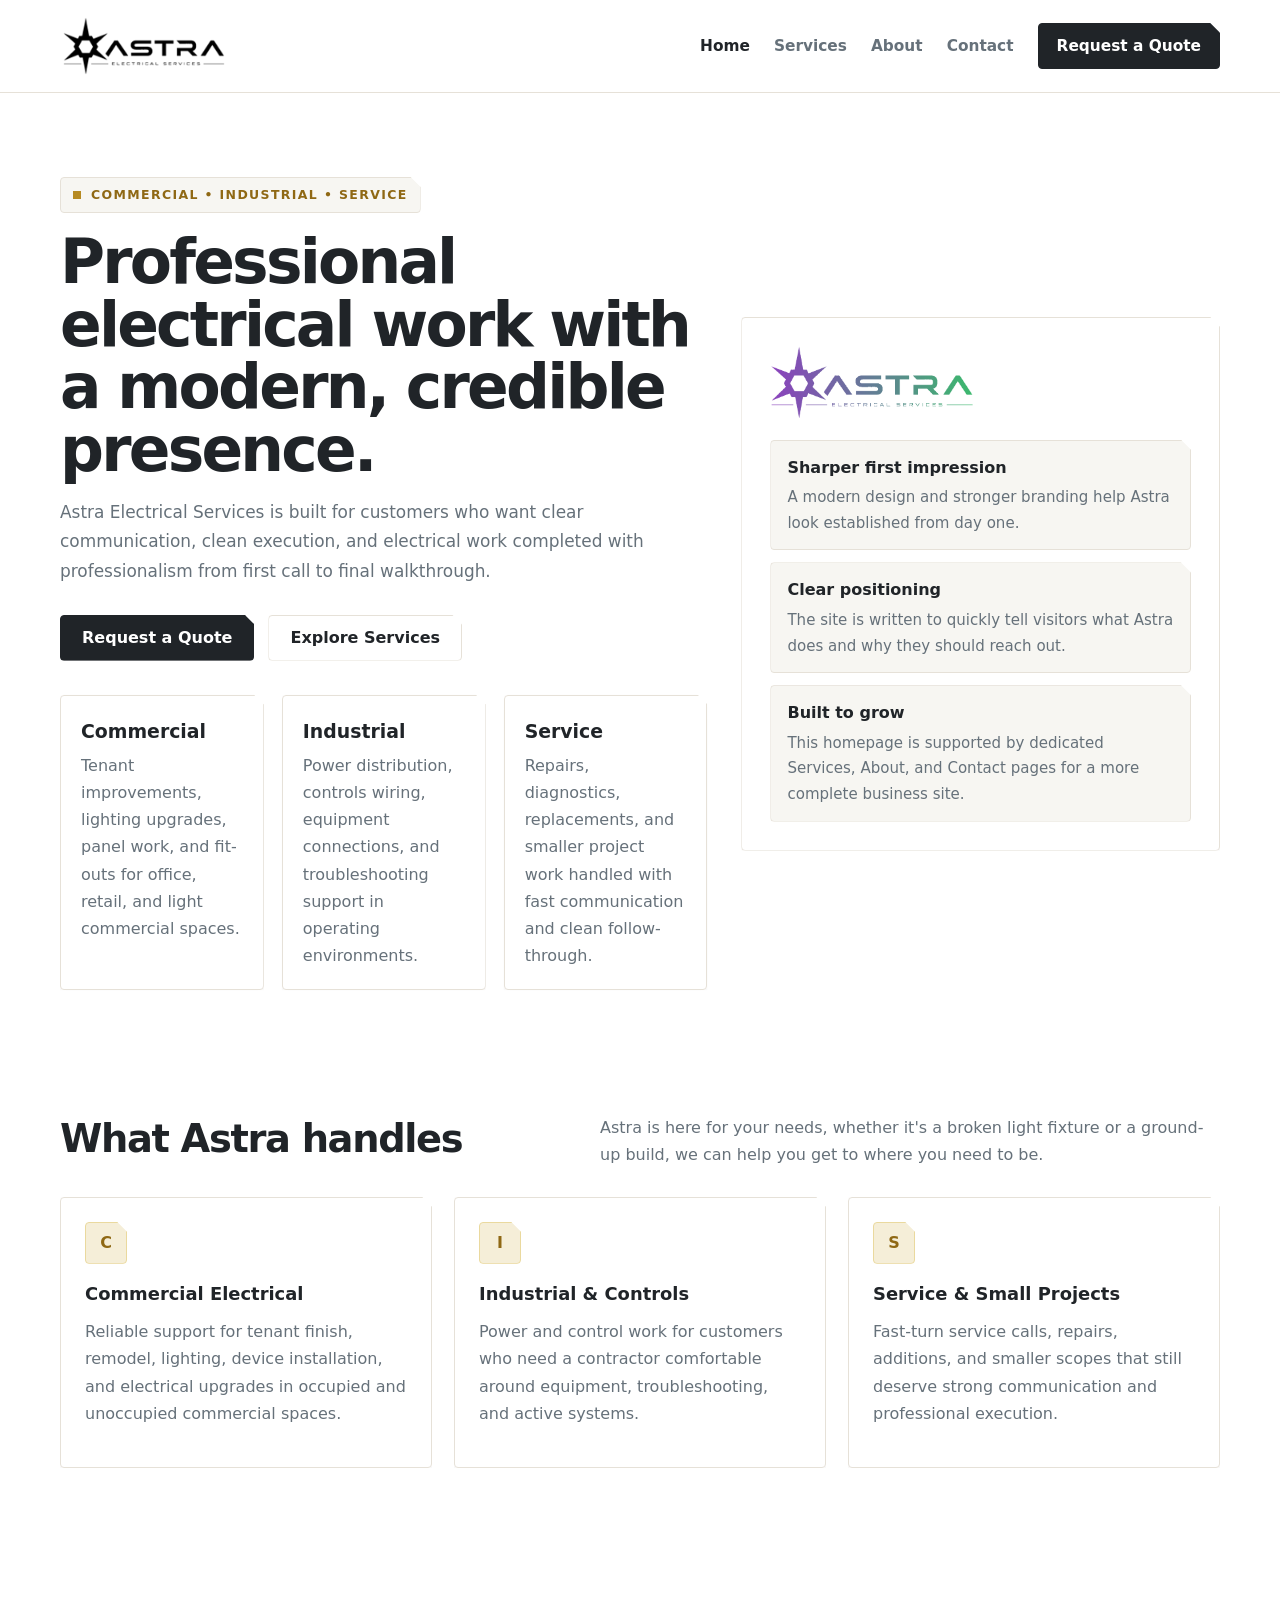
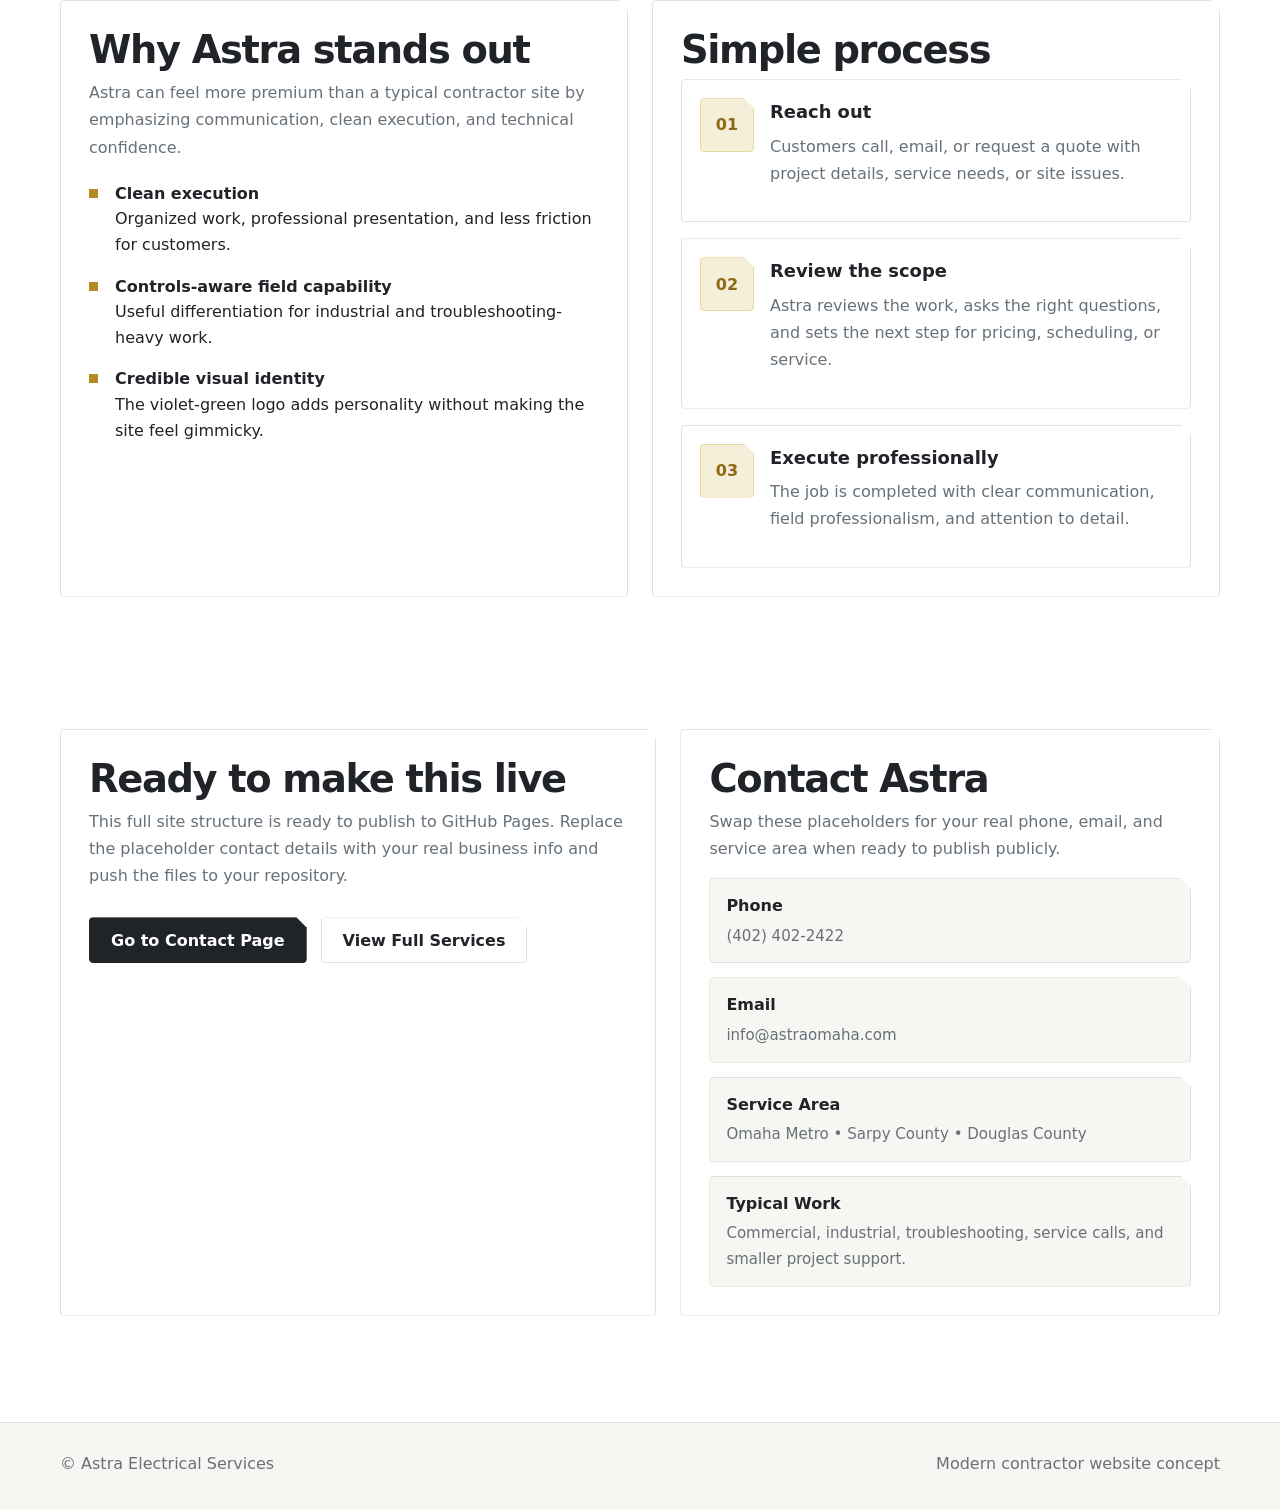
==== commit 33eb640b: "Update index.html" ====
--- a/index.html
+++ b/index.html
@@ -10,7 +10,7 @@
 <body>
   <header class="header">
     <div class="container nav">
-      <a class="logo" href="index.html"><img src="https://apstraight.github.io/astraomaha/Logo-Colorful.png" alt="Astra Electrical Services logo" /></a>
+      <a class="logo" href="index.html"><img src="https://apstraight.github.io/astraomaha/logo-black.png" alt="Astra Electrical Services logo" /></a>
       <nav class="nav-links">
         <a class="active" href="index.html">Home</a>
         <a href="services.html">Services</a>
--- a/styles.css
+++ b/styles.css
@@ -1,148 +1,600 @@
+/* =========================================================
+   ASTRA ELECTRICAL SERVICES
+   Clean Professional Website Theme
+   ---------------------------------------------------------
+   Fast edits:
+   - Colors: edit section 1
+   - Spacing: edit --section-padding / --hero-padding
+   - Corners: edit --corner / --chamfer-size
+   - To remove chamfer: replace clip-path lines with: clip-path: none;
+   ========================================================= */
+
+/* =========================================================
+   1. DESIGN TOKENS
+   ========================================================= */
+
 :root {
-  --bg: #17191d;
-  --bg-2: #1d2127;
-  --panel: rgba(33, 37, 43, 0.9);
-  --panel-strong: #252a31;
-  --panel-hover: #2c3139;
-  --text: #f4f7fb;
-  --muted: #b8bec8;
-  --line: rgba(255,255,255,.10);
-  --line-strong: rgba(255,255,255,.18);
-  --violet: #9b5de5;
-  --mint: #43d08d;
-  --shadow: 0 18px 45px rgba(0,0,0,.28);
-  --radius: 18px;
-  --max: 1160px;
-}
+  /* Colors */
+  --color-page: #ffffff;
+  --color-surface: #ffffff;
+  --color-surface-soft: #f7f6f2;
+  --color-surface-hover: #faf9f6;
+
+  --color-text: #202428;
+  --color-muted: #66717a;
+
+  --color-border: #e6e1d8;
+  --color-border-strong: #c7b26a;
+
+  --color-accent: #b68a22;
+  --color-accent-dark: #8f6814;
+  --color-accent-soft: #f5eed8;
+
+  /* Buttons */
+  --color-button-primary: #202428;
+  --color-button-primary-text: #ffffff;
+  --color-button-secondary: #ffffff;
+  --color-button-secondary-text: #202428;
+
+  /* Header */
+  --color-header: rgba(255, 255, 255, 0.95);
+
+  /* Effects */
+  --shadow-soft: 0 8px 22px rgba(32, 36, 40, 0.06);
+  --shadow-hover: 0 12px 28px rgba(32, 36, 40, 0.08);
+
+  /* Layout */
+  --max-width: 1160px;
+  --container-width: 92%;
+  --section-padding: 66px;
+  --hero-padding-top: 84px;
+  --hero-padding-bottom: 58px;
+  --card-padding: 24px;
+  --panel-padding: 28px;
+
+  /* Shape */
+  --corner: 4px;
+  --chamfer-size: 10px;
+  --chamfer-shape: polygon(
+    0 0,
+    calc(100% - var(--chamfer-size)) 0,
+    100% var(--chamfer-size),
+    100% 100%,
+    0 100%
+  );
+
+  /* Typography */
+  --font-main: Inter, system-ui, -apple-system, BlinkMacSystemFont, "Segoe UI", sans-serif;
+  --font-size-base: 1rem;
+  --line-height-base: 1.6;
+}
+
+/* =========================================================
+   2. BASE
+   ========================================================= */
+
 * { box-sizing: border-box; }
 html { scroll-behavior: smooth; }
+
 body {
   margin: 0;
-  font-family: Inter, system-ui, -apple-system, BlinkMacSystemFont, "Segoe UI", sans-serif;
-  color: var(--text);
-  background:
-    radial-gradient(circle at 12% 0%, rgba(155,93,229,.18), transparent 28%),
-    radial-gradient(circle at 88% 0%, rgba(67,208,141,.12), transparent 26%),
-    linear-gradient(180deg, #20242a 0%, #17191d 100%);
-}
+  font-family: var(--font-main);
+  font-size: var(--font-size-base);
+  line-height: var(--line-height-base);
+  color: var(--color-text);
+  background: var(--color-page);
+}
+
 a { color: inherit; text-decoration: none; }
 img { display: block; max-width: 100%; }
-.container { width: min(var(--max), 92%); margin: 0 auto; }
+
+.container {
+  width: min(var(--max-width), var(--container-width));
+  margin: 0 auto;
+}
+
+/* =========================================================
+   3. HEADER
+   ========================================================= */
+
 .header {
-  position: sticky; top: 0; z-index: 40;
-  background: rgba(24,27,32,.78);
-  backdrop-filter: blur(14px);
-  border-bottom: 1px solid var(--line);
-}
+  position: sticky;
+  top: 0;
+  z-index: 40;
+  background: var(--color-header);
+  backdrop-filter: blur(12px);
+  border-bottom: 1px solid var(--color-border);
+}
+
 .nav {
-  display: flex; justify-content: space-between; align-items: center;
-  gap: 22px; padding: 18px 0;
-}
-.logo img { height: 72px; width: auto; }
-.nav-links { display: flex; align-items: center; gap: 24px; flex-wrap: wrap; }
-.nav-links a { color: var(--muted); font-size: .96rem; }
-.nav-links a:hover, .nav-links a.active { color: var(--text); }
+  display: flex;
+  justify-content: space-between;
+  align-items: center;
+  gap: 24px;
+  padding: 14px 0;
+}
+
+.logo img {
+  height: 64px;
+  width: auto;
+}
+
+.nav-links {
+  display: flex;
+  align-items: center;
+  gap: 24px;
+  flex-wrap: wrap;
+}
+
+.nav-links a {
+  color: var(--color-muted);
+  font-size: 0.96rem;
+  font-weight: 550;
+  transition: color 0.2s ease;
+}
+
+.nav-links a:hover,
+.nav-links a.active {
+  color: var(--color-text);
+}
+
 .nav-cta {
-  padding: 11px 18px; border-radius: 999px; font-weight: 700;
-  background: linear-gradient(90deg, var(--violet), var(--mint)); color: white;
-  box-shadow: 0 10px 26px rgba(0,0,0,.18);
-}
-.page-hero, .hero { padding: 88px 0 72px; }
-.hero-grid { display: grid; grid-template-columns: 1.15fr .85fr; gap: 28px; align-items: center; }
+  padding: 10px 18px;
+  font-weight: 700;
+  color: var(--color-button-primary-text) !important;
+  background: var(--color-button-primary);
+  border: 1px solid var(--color-button-primary);
+  border-radius: var(--corner);
+  clip-path: var(--chamfer-shape);
+}
+
+/* =========================================================
+   4. TYPOGRAPHY
+   ========================================================= */
+
+h1,
+h2,
+h3 {
+  color: var(--color-text);
+}
+
+h1 {
+  max-width: 900px;
+  margin: 18px 0 16px;
+  font-size: clamp(2.35rem, 4.8vw, 4.35rem);
+  line-height: 1.02;
+  letter-spacing: -0.045em;
+}
+
+h2 {
+  margin: 0 0 8px;
+  font-size: clamp(1.9rem, 3vw, 2.75rem);
+  line-height: 1.1;
+  letter-spacing: -0.035em;
+}
+
+h3 {
+  margin: 0 0 10px;
+  font-size: 1.12rem;
+}
+
+p { margin-top: 0; }
+
+/* =========================================================
+   5. HERO
+   ========================================================= */
+
+.hero,
+.page-hero {
+  padding: var(--hero-padding-top) 0 var(--hero-padding-bottom);
+}
+
+.hero-grid {
+  display: grid;
+  grid-template-columns: 1.15fr 0.85fr;
+  gap: 34px;
+  align-items: center;
+}
+
+.hero p,
+.page-hero p,
+.lede {
+  max-width: 740px;
+  color: var(--color-muted);
+  font-size: 1.06rem;
+  line-height: 1.75;
+}
+
 .eyebrow {
-  display: inline-flex; align-items: center; gap: 10px; padding: 8px 14px;
-  border: 1px solid var(--line); border-radius: 999px; background: rgba(255,255,255,.03);
-  color: var(--muted); font-size: .82rem; letter-spacing: .12em; text-transform: uppercase;
-}
+  display: inline-flex;
+  align-items: center;
+  gap: 10px;
+  padding: 7px 12px;
+  color: var(--color-accent-dark);
+  background: var(--color-surface-soft);
+  border: 1px solid var(--color-border);
+  border-radius: var(--corner);
+  font-size: 0.78rem;
+  font-weight: 700;
+  letter-spacing: 0.11em;
+  text-transform: uppercase;
+  clip-path: var(--chamfer-shape);
+}
+
 .eyebrow::before {
-  content: ""; width: 9px; height: 9px; border-radius: 999px;
-  background: linear-gradient(180deg, var(--violet), var(--mint));
-}
-h1 {
-  margin: 18px 0 16px; font-size: clamp(2.6rem, 5vw, 4.8rem);
-  line-height: .98; letter-spacing: -.04em;
-}
-.hero p, .page-hero p, .lede { color: var(--muted); font-size: 1.06rem; line-height: 1.7; max-width: 700px; }
-.hero-actions { display: flex; gap: 14px; flex-wrap: wrap; margin-top: 28px; }
+  content: "";
+  width: 8px;
+  height: 8px;
+  background: var(--color-accent);
+}
+
+.hero-actions {
+  display: flex;
+  gap: 14px;
+  flex-wrap: wrap;
+  margin-top: 28px;
+}
+
+/* =========================================================
+   6. BUTTONS
+   ========================================================= */
+
 .btn {
-  display: inline-flex; align-items: center; justify-content: center; min-height: 48px;
-  padding: 0 22px; border-radius: 999px; font-weight: 700; transition: .2s ease;
-}
-.btn-primary { background: linear-gradient(90deg, var(--violet), var(--mint)); color: white; box-shadow: 0 10px 28px rgba(0,0,0,.18); }
-.btn-secondary { border: 1px solid var(--line-strong); background: rgba(255,255,255,.03); color: var(--text); }
-.btn:hover { transform: translateY(-2px); box-shadow: 0 12px 30px rgba(0,0,0,.22); }
-.hero-stats { display: grid; grid-template-columns: repeat(3, 1fr); gap: 14px; margin-top: 34px; }
-.stat, .card, .panel, .contact-box, .quote-box, .step, .project-card {
-  box-shadow: var(--shadow);
-}
+  display: inline-flex;
+  align-items: center;
+  justify-content: center;
+  min-height: 46px;
+  padding: 0 21px;
+  border-radius: var(--corner);
+  font-weight: 700;
+  transition: transform 0.2s ease, box-shadow 0.2s ease;
+  clip-path: var(--chamfer-shape);
+}
+
+.btn-primary {
+  color: var(--color-button-primary-text);
+  background: var(--color-button-primary);
+  border: 1px solid var(--color-button-primary);
+}
+
+.btn-secondary {
+  color: var(--color-button-secondary-text);
+  background: var(--color-button-secondary);
+  border: 1px solid var(--color-border);
+}
+
+.btn:hover {
+  transform: translateY(-1px);
+  box-shadow: var(--shadow-hover);
+}
+
+/* =========================================================
+   7. LAYOUT
+   ========================================================= */
+
+section { padding: var(--section-padding) 0; }
+
+.section-head {
+  display: flex;
+  justify-content: space-between;
+  align-items: end;
+  gap: 28px;
+  margin-bottom: 28px;
+}
+
+.section-head p {
+  max-width: 620px;
+  margin: 0;
+  color: var(--color-muted);
+  line-height: 1.7;
+}
+
+.grid-3 {
+  display: grid;
+  grid-template-columns: repeat(3, 1fr);
+  gap: 22px;
+}
+
+.grid-2,
+.split {
+  display: grid;
+  grid-template-columns: repeat(2, 1fr);
+  gap: 24px;
+}
+
+.contact-grid {
+  display: grid;
+  grid-template-columns: 1.05fr 0.95fr;
+  gap: 24px;
+}
+
+/* =========================================================
+   8. CARDS / PANELS
+   ========================================================= */
+
+.card,
+.project-card,
+.panel,
+.feature-panel,
+.contact-box,
+.cta-panel,
+.quote-box,
+.step,
 .stat {
-  padding: 18px; border-radius: 18px; border: 1px solid var(--line);
-  background: linear-gradient(180deg, rgba(255,255,255,.045), rgba(255,255,255,.02));
-}
-.stat strong { display: block; font-size: 1.24rem; margin-bottom: 6px; }
-.stat span { color: var(--muted); font-size: .92rem; line-height: 1.55; }
-.panel {
-  padding: 28px; border-radius: 24px; border: 1px solid var(--line);
-  background: linear-gradient(180deg, rgba(255,255,255,.06), rgba(255,255,255,.025)); position: relative; overflow: hidden;
-}
-.panel img { height: 76px; width: auto; margin-bottom: 20px; }
+  background: var(--color-surface);
+  border: 1px solid var(--color-border);
+  border-radius: var(--corner);
+  box-shadow: var(--shadow-soft);
+  clip-path: var(--chamfer-shape);
+}
+
+.card,
+.project-card {
+  padding: var(--card-padding);
+  transition: transform 0.2s ease, border-color 0.2s ease, background 0.2s ease;
+}
+
+.card:hover,
+.project-card:hover {
+  transform: translateY(-3px);
+  border-color: var(--color-border-strong);
+  background: var(--color-surface-hover);
+}
+
+.panel,
+.feature-panel,
+.contact-box,
+.cta-panel,
+.quote-box {
+  padding: var(--panel-padding);
+}
+
+.panel img {
+  height: 74px;
+  width: auto;
+  margin-bottom: 20px;
+}
+
+.card p,
+.project-card p,
+.feature-panel p,
+.contact-box p,
+.cta-panel p,
+.quote-box p,
+.step p,
+.stat span {
+  color: var(--color-muted);
+  line-height: 1.7;
+}
+
+.card ul {
+  margin: 14px 0 0;
+  padding-left: 18px;
+  color: var(--color-muted);
+  line-height: 1.7;
+}
+
+.card .icon {
+  width: 42px;
+  height: 42px;
+  display: grid;
+  place-items: center;
+  margin-bottom: 16px;
+  color: var(--color-accent-dark);
+  background: var(--color-accent-soft);
+  border: 1px solid #ead99e;
+  border-radius: var(--corner);
+  font-weight: 800;
+  clip-path: var(--chamfer-shape);
+}
+
+/* =========================================================
+   9. PANEL LISTS / CONTACT CARDS
+   ========================================================= */
+
 .panel-list { display: grid; gap: 12px; }
-.panel-item { padding: 14px 16px; border-radius: 16px; border: 1px solid var(--line); background: rgba(255,255,255,.035); }
-.panel-item strong { display: block; margin-bottom: 4px; }
-.panel-item span { color: var(--muted); font-size: .92rem; line-height: 1.55; }
-section { padding: 74px 0; }
-.section-head { display: flex; justify-content: space-between; gap: 24px; align-items: end; margin-bottom: 28px; }
-.section-head h2, h2 { margin: 0 0 8px; font-size: clamp(2rem, 3vw, 2.9rem); letter-spacing: -.03em; }
-.section-head p { margin: 0; max-width: 620px; color: var(--muted); line-height: 1.7; }
-.grid-3 { display: grid; grid-template-columns: repeat(3, 1fr); gap: 20px; }
-.grid-2 { display: grid; grid-template-columns: repeat(2, 1fr); gap: 22px; }
-.card, .project-card {
-  padding: 24px; border-radius: var(--radius); background: var(--panel); border: 1px solid var(--line); transition: .25s ease;
-}
-.card:hover, .project-card:hover { transform: translateY(-5px); background: var(--panel-hover); border-color: var(--line-strong); }
-.card .icon {
-  width: 44px; height: 44px; border-radius: 14px; display: grid; place-items: center; margin-bottom: 16px;
-  font-weight: 800; background: linear-gradient(135deg, rgba(155,93,229,.18), rgba(67,208,141,.16)); border: 1px solid var(--line);
-}
-.card h3, .project-card h3 { margin: 0 0 10px; font-size: 1.15rem; }
-.card p, .project-card p { margin: 0; color: var(--muted); line-height: 1.65; }
-.card ul { margin: 14px 0 0; padding-left: 18px; color: var(--muted); line-height: 1.7; }
-.split { display: grid; grid-template-columns: 1fr 1fr; gap: 22px; }
-.feature-panel, .contact-box, .cta-panel, .quote-box {
-  padding: 28px; border-radius: 22px; border: 1px solid var(--line);
-  background: linear-gradient(180deg, rgba(255,255,255,.05), rgba(255,255,255,.025));
-}
-.feature-panel p, .contact-box p, .cta-panel p, .quote-box p { color: var(--muted); line-height: 1.7; }
-.bullet-list { display: grid; gap: 14px; margin-top: 18px; }
-.bullet { display: grid; grid-template-columns: 14px 1fr; gap: 12px; align-items: start; }
-.dot { width: 10px; height: 10px; border-radius: 999px; margin-top: 8px; background: linear-gradient(180deg, var(--violet), var(--mint)); }
-.steps { display: grid; gap: 14px; }
-.step { display: grid; grid-template-columns: 56px 1fr; gap: 16px; padding: 18px; border-radius: 18px; border: 1px solid var(--line); background: var(--panel); }
-.step-num { width: 56px; height: 56px; border-radius: 16px; display: grid; place-items: center; font-weight: 800; color: white; background: linear-gradient(135deg, var(--violet), var(--mint)); }
-.step h3 { margin: 0 0 6px; font-size: 1.06rem; }
-.step p { margin: 0; color: var(--muted); line-height: 1.6; }
-.contact-grid { display: grid; grid-template-columns: 1.05fr .95fr; gap: 22px; }
-.contact-card { padding: 16px 18px; border-radius: 16px; border: 1px solid var(--line); background: rgba(255,255,255,.03); margin-top: 14px; }
-.contact-card strong { display: block; margin-bottom: 4px; }
-.contact-card span { color: var(--muted); }
-.form-grid { display: grid; grid-template-columns: 1fr 1fr; gap: 14px; margin-top: 18px; }
+
+.panel-item,
+.contact-card {
+  padding: 14px 16px;
+  background: var(--color-surface-soft);
+  border: 1px solid var(--color-border);
+  border-radius: var(--corner);
+  clip-path: var(--chamfer-shape);
+}
+
+.panel-item strong,
+.contact-card strong {
+  display: block;
+  margin-bottom: 4px;
+}
+
+.panel-item span,
+.contact-card span {
+  color: var(--color-muted);
+  font-size: 0.94rem;
+  line-height: 1.6;
+}
+
+.contact-card { margin-top: 14px; }
+
+/* =========================================================
+   10. STATS
+   ========================================================= */
+
+.hero-stats {
+  display: grid;
+  grid-template-columns: repeat(3, 1fr);
+  gap: 18px;
+  margin-top: 34px;
+}
+
+.stat { padding: 20px; }
+
+.stat strong {
+  display: block;
+  margin-bottom: 6px;
+  font-size: 1.18rem;
+}
+
+/* =========================================================
+   11. BULLETS
+   ========================================================= */
+
+.bullet-list {
+  display: grid;
+  gap: 16px;
+  margin-top: 20px;
+}
+
+.bullet {
+  display: grid;
+  grid-template-columns: 14px 1fr;
+  gap: 12px;
+  align-items: start;
+}
+
+.dot {
+  width: 9px;
+  height: 9px;
+  margin-top: 8px;
+  background: var(--color-accent);
+}
+
+/* =========================================================
+   12. STEPS
+   ========================================================= */
+
+.steps { display: grid; gap: 16px; }
+
+.step {
+  display: grid;
+  grid-template-columns: 54px 1fr;
+  gap: 16px;
+  padding: 18px;
+}
+
+.step-num {
+  width: 54px;
+  height: 54px;
+  display: grid;
+  place-items: center;
+  color: var(--color-accent-dark);
+  background: var(--color-accent-soft);
+  border: 1px solid #ead99e;
+  border-radius: var(--corner);
+  font-weight: 800;
+  clip-path: var(--chamfer-shape);
+}
+
+.step h3 { margin: 0 0 6px; }
+
+/* =========================================================
+   13. FORMS
+   ========================================================= */
+
+.form-grid {
+  display: grid;
+  grid-template-columns: 1fr 1fr;
+  gap: 14px;
+  margin-top: 18px;
+}
+
 .form-grid .full { grid-column: 1 / -1; }
-label { display: block; font-size: .92rem; color: var(--muted); margin-bottom: 8px; }
-input, select, textarea {
-  width: 100%; border-radius: 12px; border: 1px solid var(--line-strong); background: rgba(255,255,255,.04);
-  color: var(--text); padding: 12px 14px; font: inherit;
-}
-textarea { min-height: 150px; resize: vertical; }
-.small-note { color: var(--muted); font-size: .9rem; margin-top: 12px; }
-.site-footer { border-top: 1px solid var(--line); padding: 28px 0 34px; color: var(--muted); }
-.footer-wrap { display: flex; justify-content: space-between; gap: 20px; flex-wrap: wrap; }
+
+label {
+  display: block;
+  margin-bottom: 8px;
+  color: var(--color-muted);
+  font-size: 0.92rem;
+}
+
+input,
+select,
+textarea {
+  width: 100%;
+  padding: 12px 14px;
+  color: var(--color-text);
+  background: #ffffff;
+  border: 1px solid var(--color-border);
+  border-radius: var(--corner);
+  font: inherit;
+}
+
+input:focus,
+select:focus,
+textarea:focus {
+  outline: none;
+  border-color: var(--color-border-strong);
+  box-shadow: 0 0 0 3px rgba(182, 138, 34, 0.12);
+}
+
+textarea {
+  min-height: 150px;
+  resize: vertical;
+}
+
+.small-note {
+  margin-top: 12px;
+  color: var(--color-muted);
+  font-size: 0.9rem;
+}
+
+/* =========================================================
+   14. FOOTER
+   ========================================================= */
+
+.site-footer {
+  margin-top: 40px;
+  padding: 28px 0 34px;
+  color: var(--color-muted);
+  background: var(--color-surface-soft);
+  border-top: 1px solid var(--color-border);
+}
+
+.footer-wrap {
+  display: flex;
+  justify-content: space-between;
+  gap: 20px;
+  flex-wrap: wrap;
+}
+
+/* =========================================================
+   15. RESPONSIVE
+   ========================================================= */
+
 @media (max-width: 980px) {
-  .hero-grid, .grid-3, .grid-2, .split, .contact-grid, .hero-stats, .form-grid { grid-template-columns: 1fr; }
-  .nav { flex-direction: column; align-items: flex-start; }
-}
+  .hero-grid,
+  .grid-3,
+  .grid-2,
+  .split,
+  .contact-grid,
+  .hero-stats,
+  .form-grid {
+    grid-template-columns: 1fr;
+  }
+
+  .nav {
+    align-items: flex-start;
+    flex-direction: column;
+  }
+
+  .nav-links { gap: 16px; }
+}
+
 @media (max-width: 640px) {
-  .logo img { height: 56px; }
-  .hero, .page-hero { padding: 72px 0 56px; }
-  .section-head { flex-direction: column; align-items: flex-start; }
-  h1 { font-size: 2.5rem; }
-}
+  :root {
+    --section-padding: 46px;
+    --hero-padding-top: 64px;
+    --hero-padding-bottom: 42px;
+  }
+
+  .logo img { height: 54px; }
+
+  .section-head {
+    align-items: flex-start;
+    flex-direction: column;
+  }
+
+  h1 { font-size: 2.35rem; }
+}
